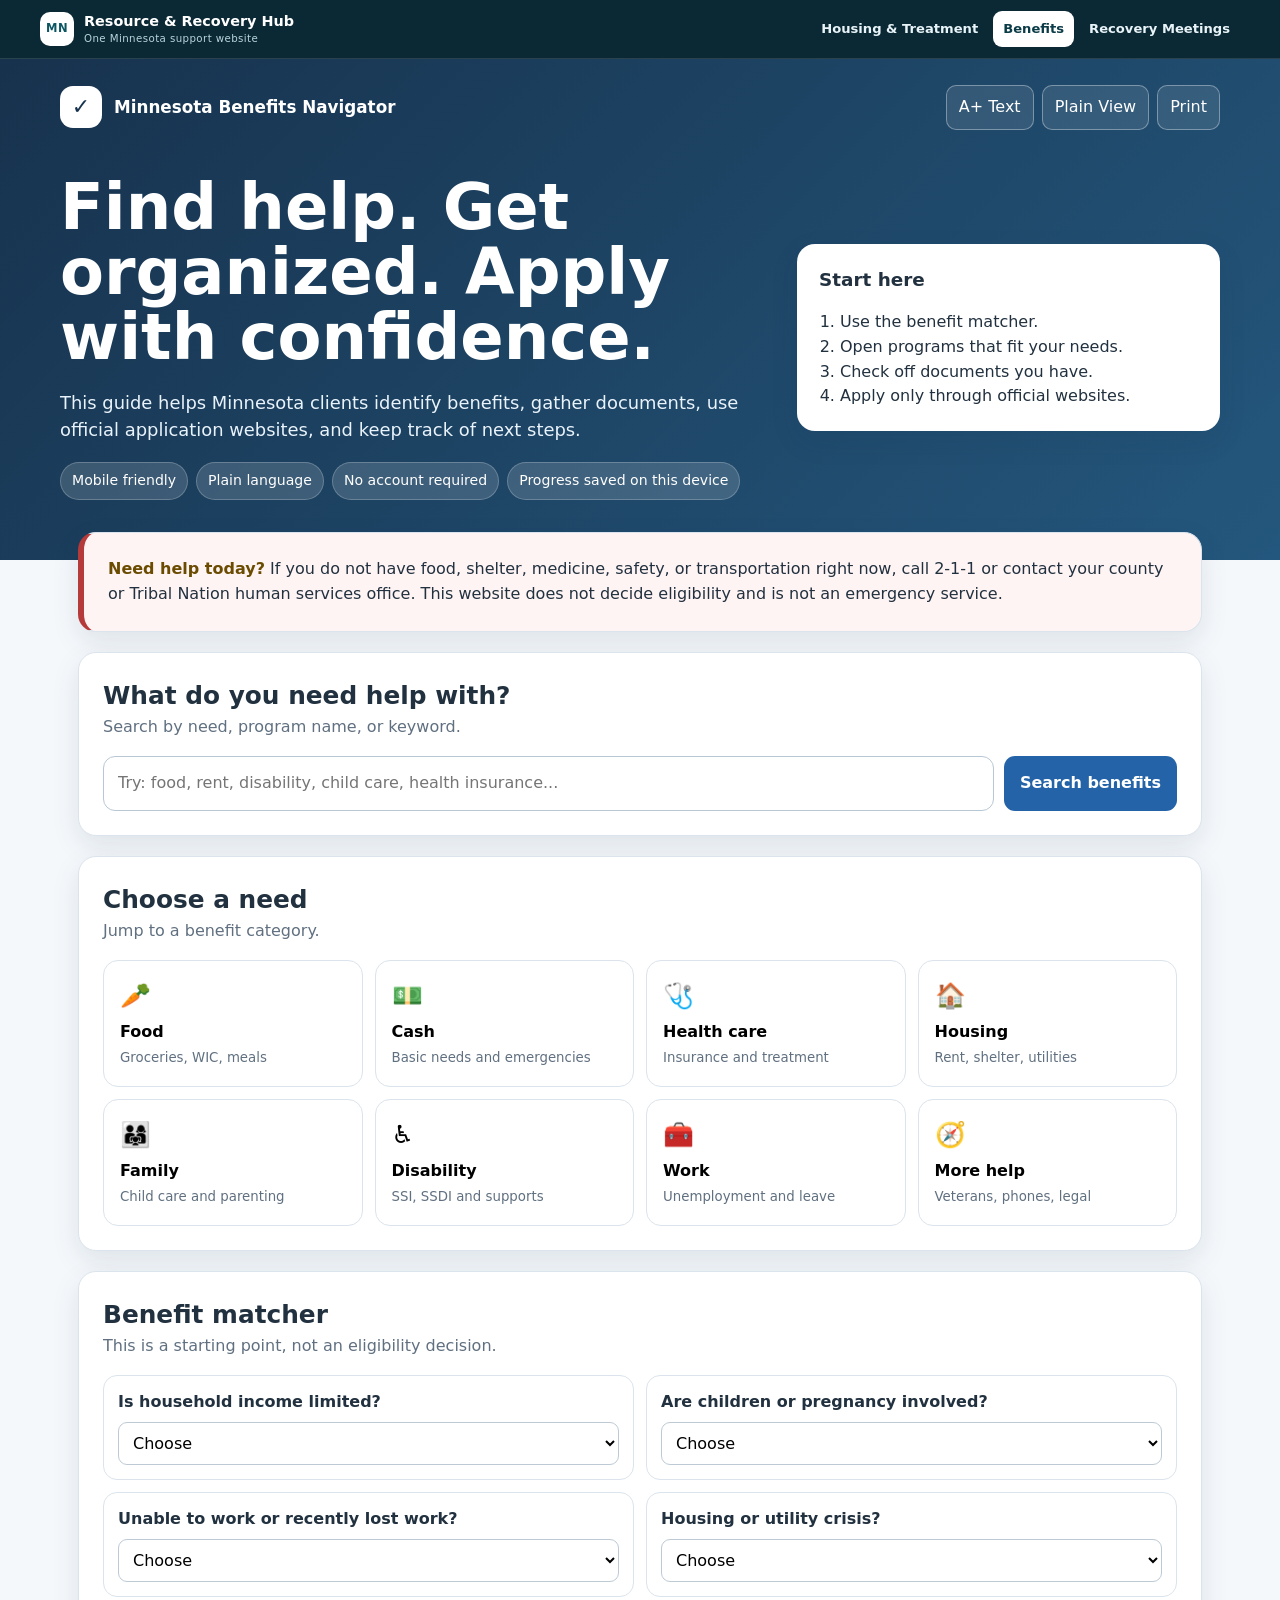
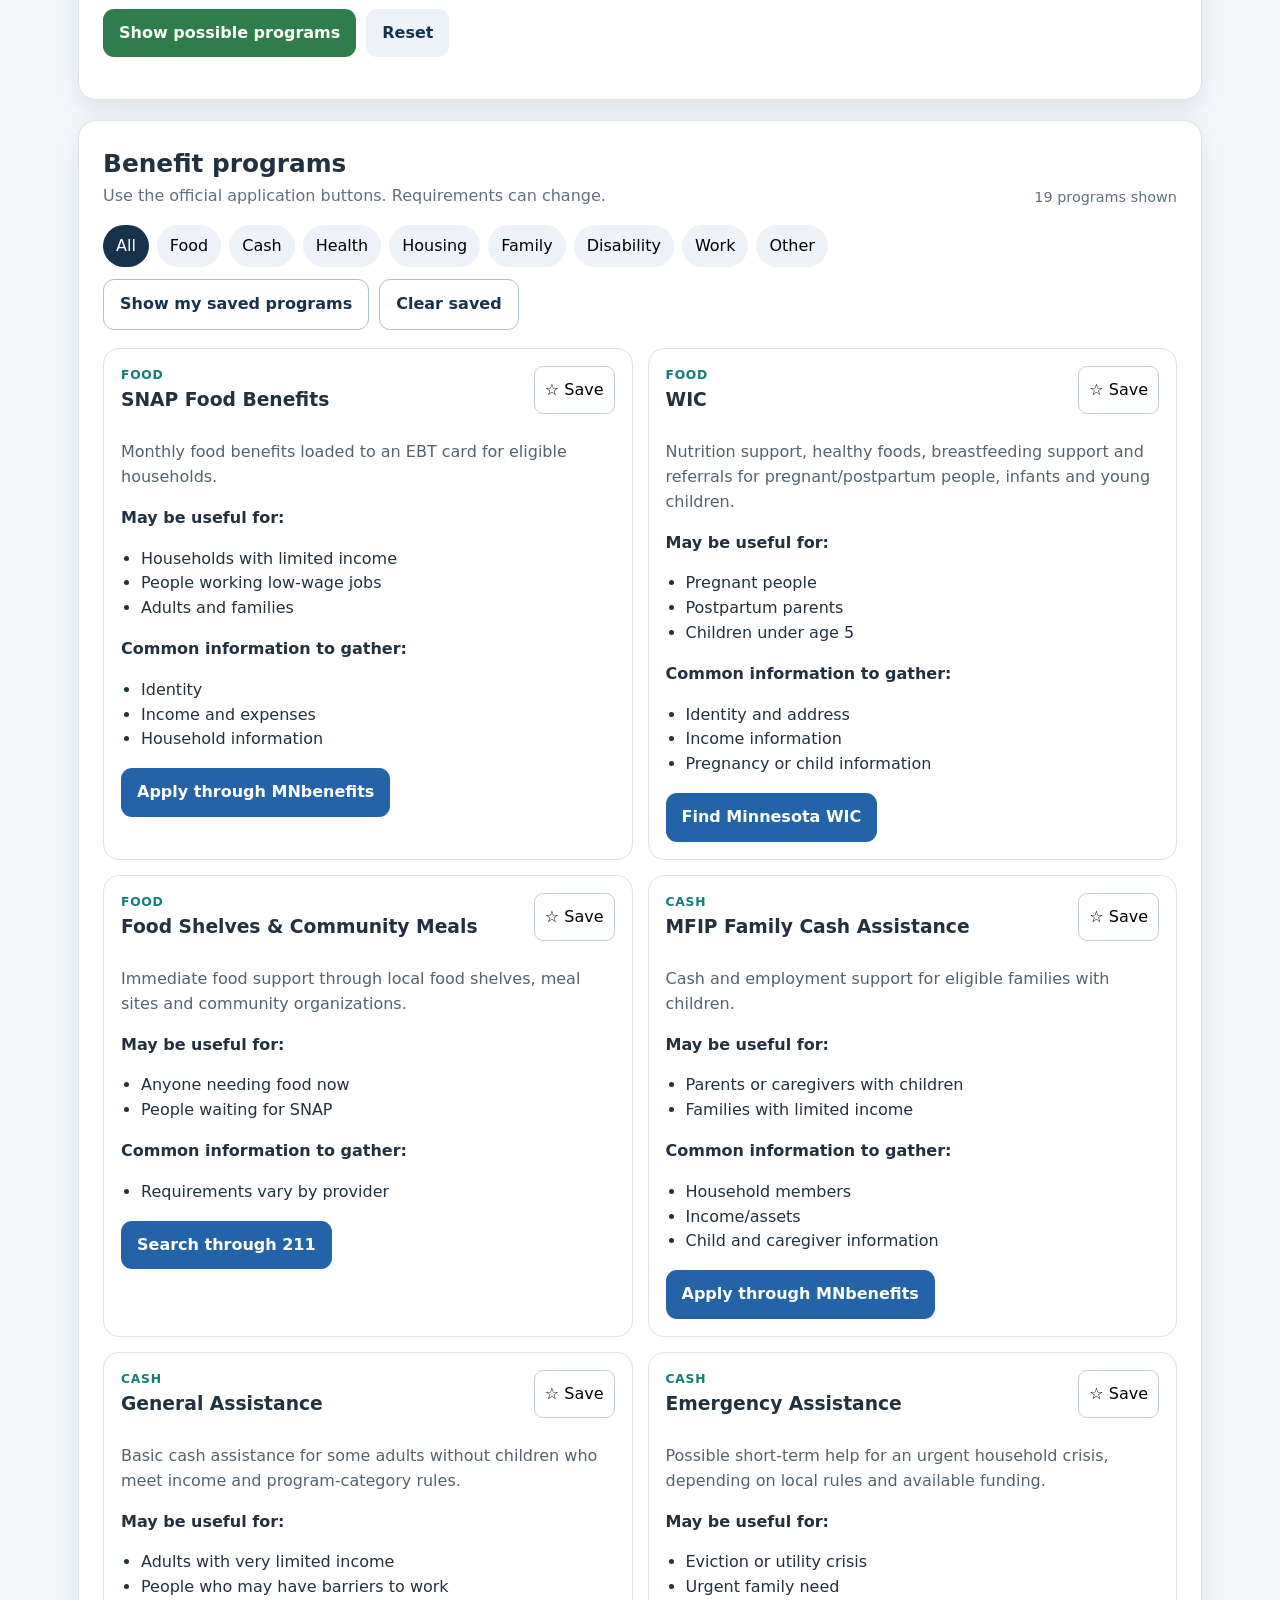
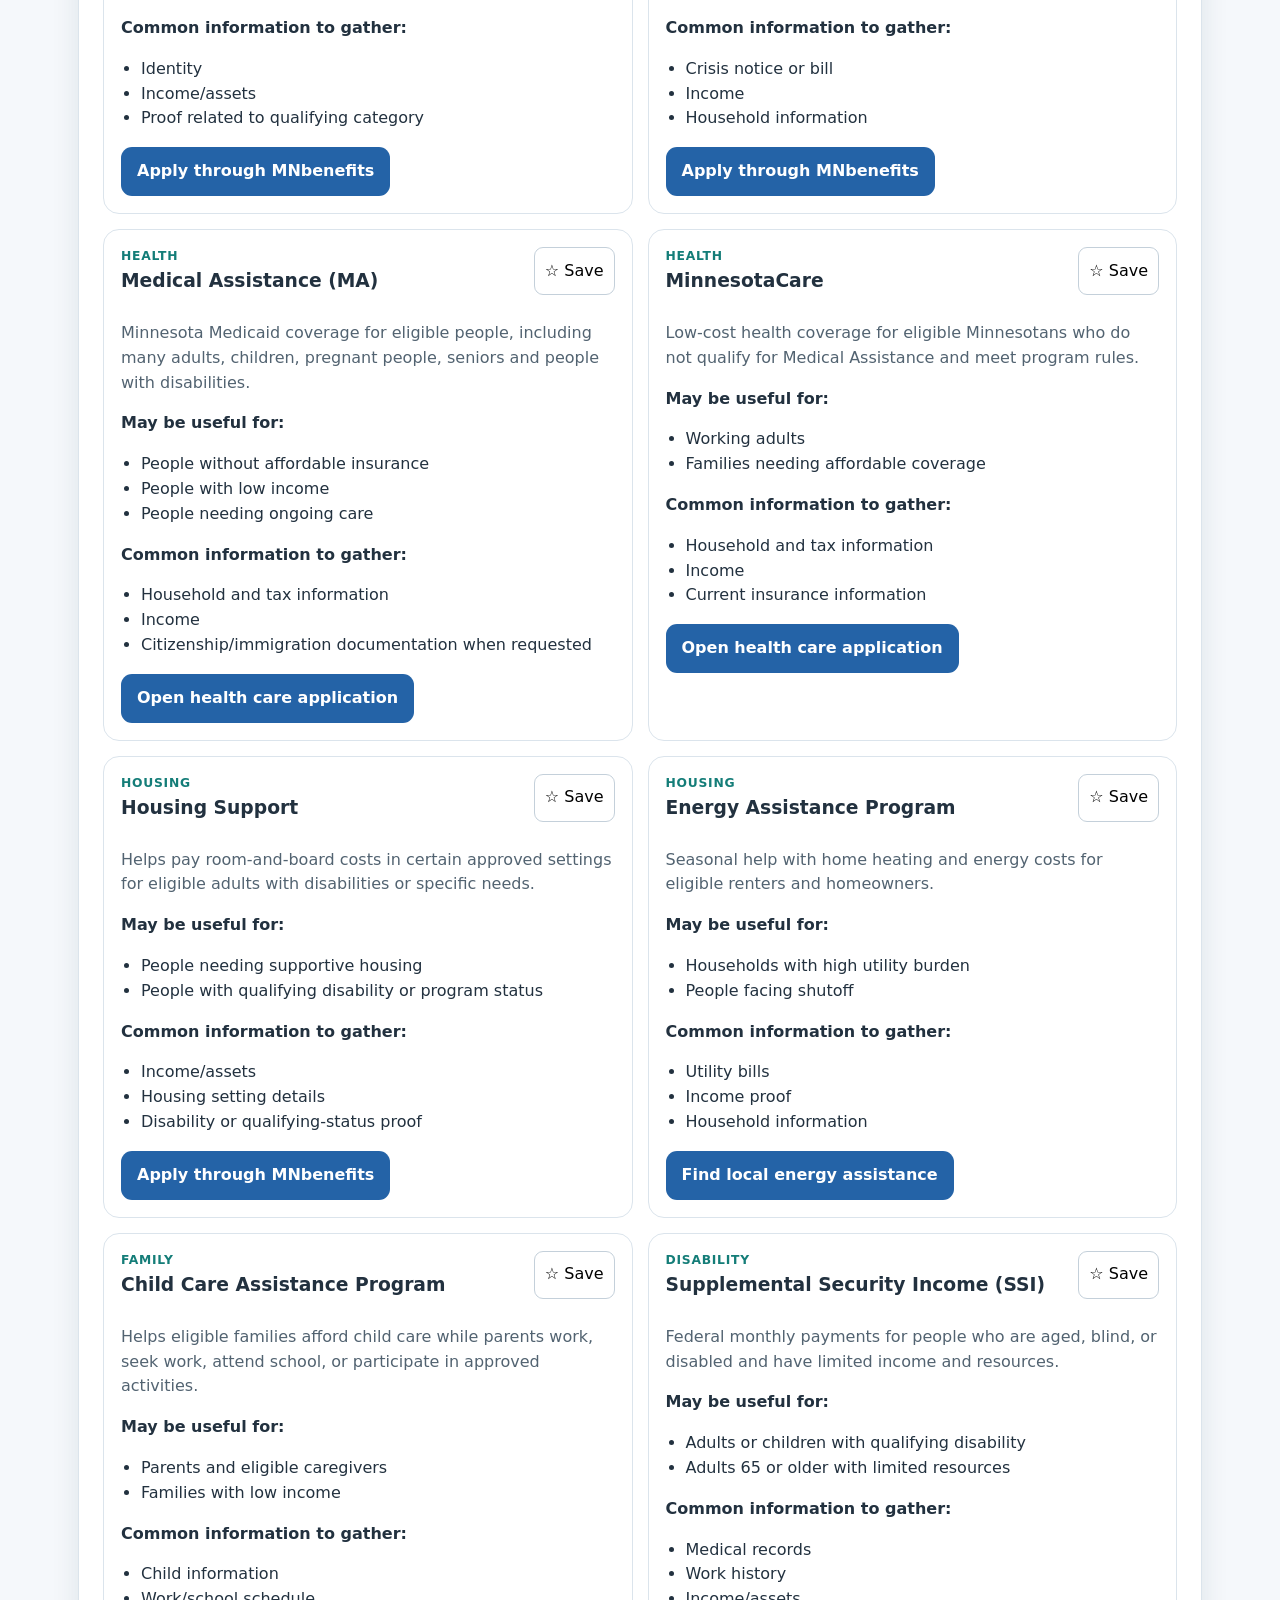
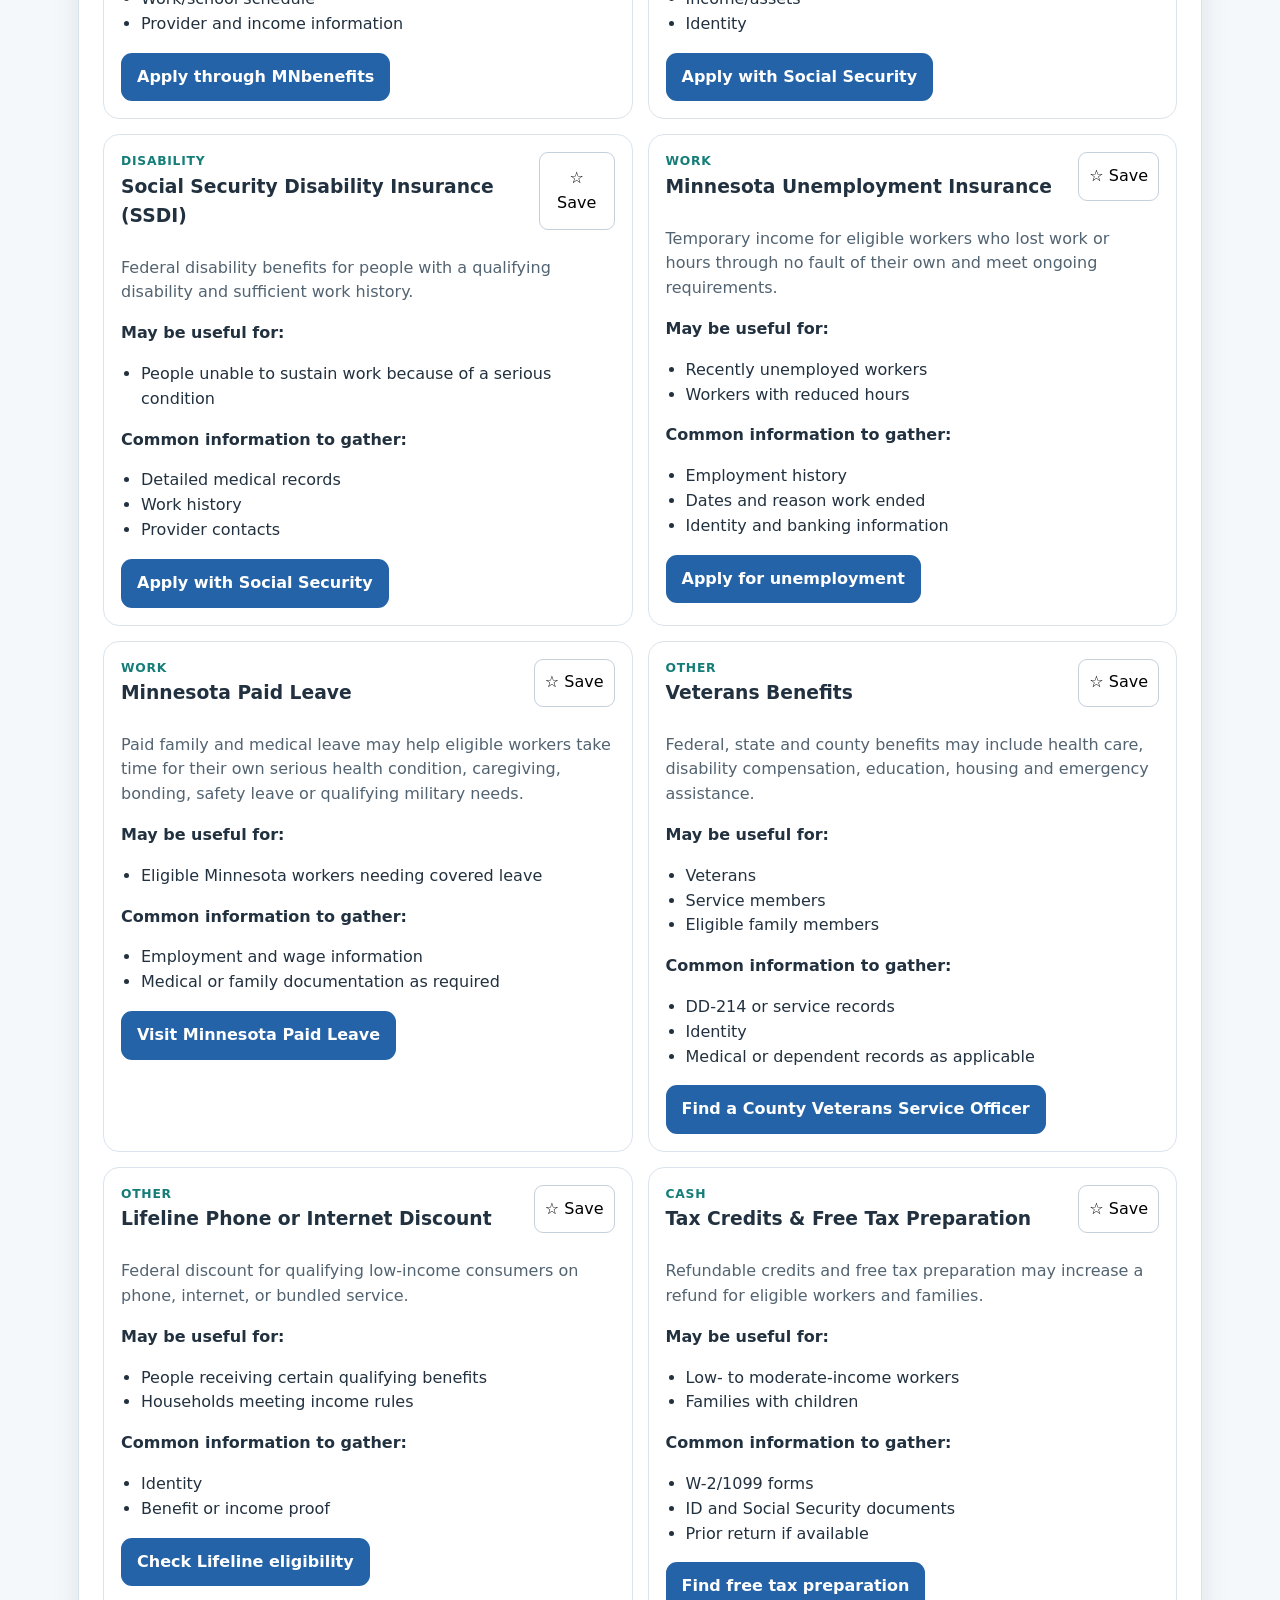
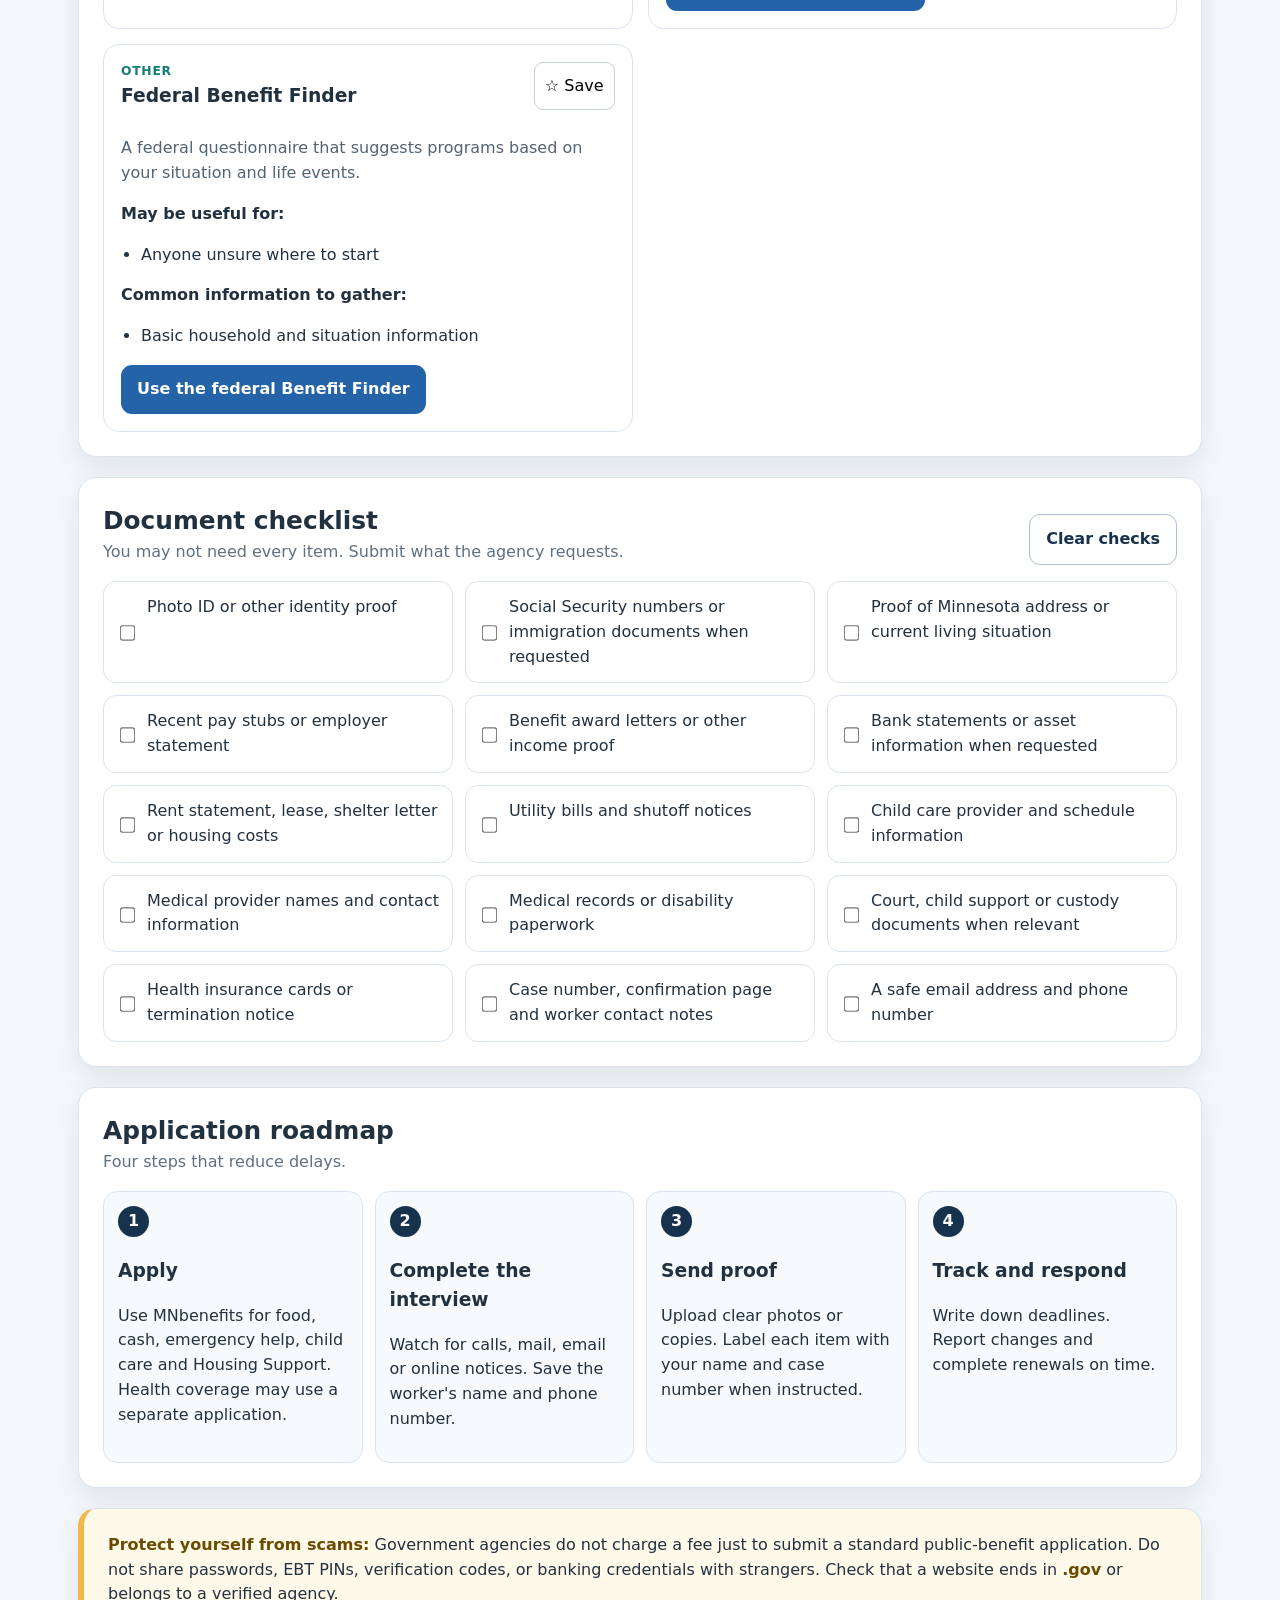
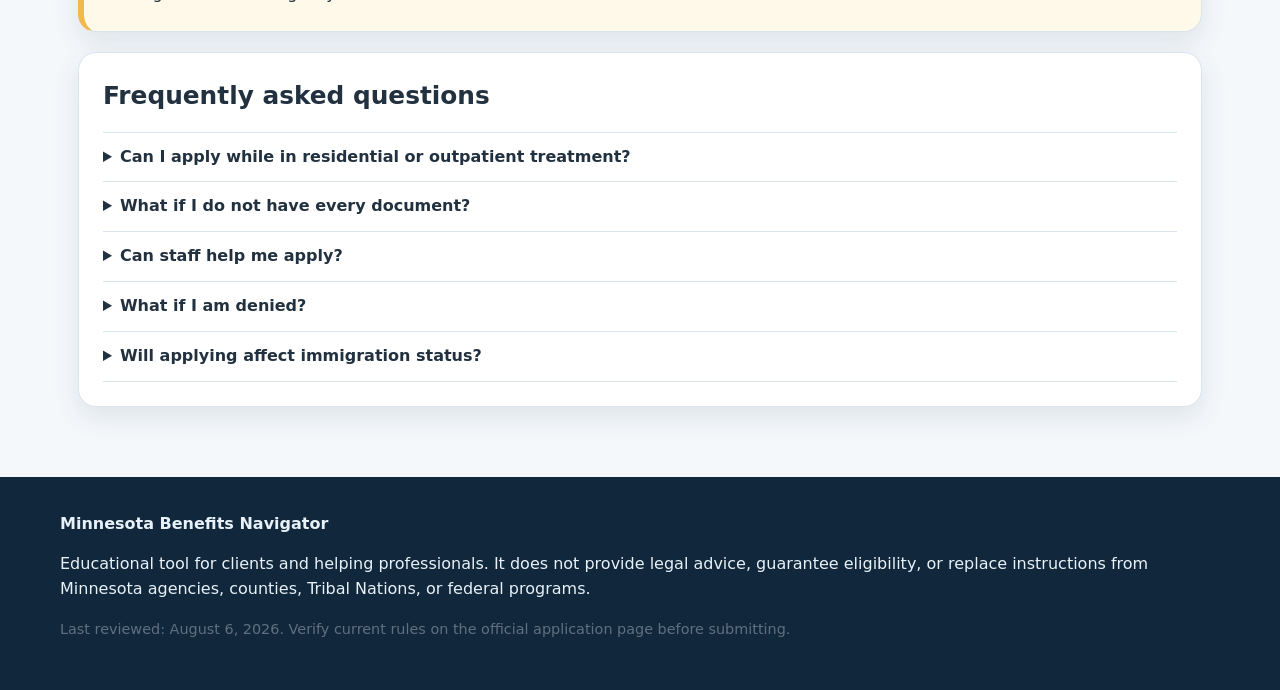
==== benefits.html @ cb594e9f "Add files via upload" ====
<!DOCTYPE html>
<html lang="en">
<head>
  <meta charset="UTF-8" />
  <meta name="viewport" content="width=device-width, initial-scale=1.0" />
  <meta name="description" content="A simple Minnesota benefits navigator for treatment clients and support staff." />
  <title>Benefits | MN Resource & Recovery Hub</title>
  <link rel="stylesheet" href="portal-nav.css">
  <style>
    :root {
      --navy:#17324d; --blue:#2463a7; --sky:#eaf4ff; --teal:#147d78; --green:#2f7d4a;
      --gold:#f2b84b; --red:#b53a3a; --ink:#22313f; --muted:#607080; --line:#dbe4ec;
      --paper:#ffffff; --bg:#f5f8fb; --shadow:0 10px 28px rgba(20,50,80,.10);
      --radius:18px;
    }
    *{box-sizing:border-box} html{scroll-behavior:smooth}
    body{margin:0;font-family:Inter,ui-sans-serif,system-ui,-apple-system,BlinkMacSystemFont,"Segoe UI",sans-serif;color:var(--ink);background:var(--bg);line-height:1.55}
    a{color:var(--blue)} button,input,select{font:inherit}
    .skip{position:absolute;left:-9999px;top:10px;background:#fff;padding:10px;z-index:99}.skip:focus{left:10px}
    header{background:linear-gradient(135deg,var(--navy),#24577d);color:#fff;padding:26px 18px 60px}
    .topbar,.hero,.wrap{max-width:1160px;margin:auto}
    .topbar{display:flex;align-items:center;justify-content:space-between;gap:15px}
    .brand{display:flex;align-items:center;gap:12px;font-weight:800;font-size:1.05rem}.logo{width:42px;height:42px;border-radius:13px;display:grid;place-items:center;background:#fff;color:var(--navy);font-size:22px}
    .top-actions{display:flex;gap:8px;flex-wrap:wrap}.top-actions button{border:1px solid rgba(255,255,255,.35);background:rgba(255,255,255,.1);color:#fff;padding:9px 12px;border-radius:10px;cursor:pointer}
    .hero{display:grid;grid-template-columns:1.25fr .75fr;gap:32px;align-items:center;padding-top:45px}.hero h1{font-size:clamp(2.1rem,5vw,4rem);line-height:1.02;margin:0 0 18px}.hero p{font-size:1.12rem;max-width:760px;color:#e9f3fc}.hero-card{background:#fff;color:var(--ink);border-radius:var(--radius);padding:22px;box-shadow:var(--shadow)}
    .hero-card h2{margin-top:0;font-size:1.15rem}.hero-card ol{padding-left:21px;margin-bottom:0}.badges{display:flex;gap:8px;flex-wrap:wrap;margin-top:18px}.badge{background:rgba(255,255,255,.15);border:1px solid rgba(255,255,255,.22);padding:7px 11px;border-radius:999px;font-size:.88rem}
    main{margin-top:-28px}.wrap{padding:0 18px 50px}.panel{background:var(--paper);border:1px solid var(--line);border-radius:var(--radius);box-shadow:var(--shadow);padding:24px;margin-bottom:20px}
    .notice{border-left:6px solid var(--gold);background:#fff9ea}.notice strong{color:#6a4b00}.emergency{border-left-color:var(--red);background:#fff4f4}
    .section-title{display:flex;justify-content:space-between;gap:12px;align-items:end;margin-bottom:16px}.section-title h2{margin:0;font-size:1.55rem}.section-title p{margin:0;color:var(--muted)}
    .search-row{display:grid;grid-template-columns:1fr auto;gap:10px}.search-row input{width:100%;padding:14px;border:1px solid #b8c7d4;border-radius:12px}.btn{border:0;border-radius:11px;padding:12px 16px;font-weight:750;cursor:pointer;text-decoration:none;display:inline-flex;align-items:center;justify-content:center;gap:8px}.btn-primary{background:var(--blue);color:#fff}.btn-secondary{background:#edf3f8;color:var(--navy)}.btn-green{background:var(--green);color:#fff}.btn-outline{background:#fff;border:1px solid #aec0cf;color:var(--navy)}
    .quick-grid{display:grid;grid-template-columns:repeat(4,1fr);gap:12px}.quick{padding:16px;border:1px solid var(--line);border-radius:15px;background:#fff;cursor:pointer;text-align:left}.quick:hover,.quick:focus{border-color:var(--blue);box-shadow:0 6px 18px rgba(36,99,167,.12)}.quick span{font-size:1.55rem}.quick b{display:block;margin-top:5px}.quick small{color:var(--muted)}
    .matcher-grid{display:grid;grid-template-columns:repeat(2,1fr);gap:12px}.question{border:1px solid var(--line);border-radius:14px;padding:14px}.question label{font-weight:700;display:block;margin-bottom:7px}.question select{width:100%;padding:10px;border:1px solid #bdcad5;border-radius:9px;background:#fff}
    .result-box{margin-top:16px;padding:15px;background:var(--sky);border-radius:13px;display:none}.result-box.show{display:block}
    .toolbar{display:flex;gap:10px;flex-wrap:wrap;margin:12px 0 18px}.filters{display:flex;gap:8px;flex-wrap:wrap}.filter{background:#edf3f8;border:0;border-radius:999px;padding:9px 13px;cursor:pointer}.filter.active{background:var(--navy);color:#fff}
    .cards{display:grid;grid-template-columns:repeat(2,1fr);gap:15px}.card{border:1px solid var(--line);border-radius:16px;overflow:hidden;background:#fff}.card-head{display:flex;justify-content:space-between;gap:12px;padding:17px 17px 10px}.card h3{margin:0}.category{font-size:.77rem;text-transform:uppercase;letter-spacing:.06em;color:var(--teal);font-weight:800}.card-body{padding:0 17px 17px}.card p{color:#526371}.card ul{padding-left:20px}.card-actions{display:flex;gap:8px;flex-wrap:wrap;margin-top:13px}.save{background:transparent;border:1px solid #c4d0da;border-radius:9px;padding:8px 10px;cursor:pointer}.save.saved{background:#e7f5eb;border-color:#85b995;color:#155f31}
    .doc-grid{display:grid;grid-template-columns:repeat(3,1fr);gap:12px}.doc{border:1px solid var(--line);border-radius:13px;padding:13px;display:flex;gap:10px}.doc input{margin-top:5px;transform:scale(1.2)}
    .steps{display:grid;grid-template-columns:repeat(4,1fr);gap:12px}.step{background:#f7fafc;border:1px solid var(--line);padding:14px;border-radius:14px}.step-num{width:31px;height:31px;border-radius:50%;display:grid;place-items:center;background:var(--navy);color:#fff;font-weight:800}
    .accordion{border-top:1px solid var(--line)}details{border-bottom:1px solid var(--line);padding:12px 0}summary{cursor:pointer;font-weight:760}.small{font-size:.9rem;color:var(--muted)}
    footer{background:#11283c;color:#e8f1f8;padding:35px 18px}.footer-inner{max-width:1160px;margin:auto}.footer-inner a{color:#fff}
    .toast{position:fixed;right:18px;bottom:18px;background:#17324d;color:#fff;padding:12px 15px;border-radius:10px;opacity:0;transform:translateY(12px);transition:.2s;pointer-events:none}.toast.show{opacity:1;transform:translateY(0)}
    @media(max-width:850px){.hero{grid-template-columns:1fr}.quick-grid{grid-template-columns:repeat(2,1fr)}.cards{grid-template-columns:1fr}.steps{grid-template-columns:repeat(2,1fr)}.doc-grid{grid-template-columns:repeat(2,1fr)}}
    @media(max-width:560px){header{padding-bottom:42px}.topbar{align-items:flex-start}.brand-text{display:none}.hero{padding-top:32px}.panel{padding:18px}.search-row{grid-template-columns:1fr}.quick-grid,.matcher-grid,.steps,.doc-grid{grid-template-columns:1fr}.section-title{display:block}.section-title p{margin-top:5px}.top-actions button{font-size:.82rem;padding:8px}.card-actions .btn{width:100%}}
    @media print{header,.search-row,.quick-grid,.matcher-grid,.filters,.toolbar,.card-actions,footer,.toast{display:none!important}main{margin:0}.panel,.card{box-shadow:none;break-inside:avoid}.cards{grid-template-columns:1fr 1fr}body{background:#fff}}
  </style>
</head>
<body>
<div class="portal-bar" role="navigation" aria-label="Minnesota Resource & Recovery Hub">
  <div class="portal-bar-inner">
    <a class="portal-home" href="index.html"><span class="portal-mark">MN</span><span><strong>Resource & Recovery Hub</strong><small>One Minnesota support website</small></span></a>
    <nav class="portal-links" aria-label="Hub sections">
      <a href="resources.html">Housing & Treatment</a>
      <a href="benefits.html" aria-current="page">Benefits</a>
      <a href="meetings.html">Recovery Meetings</a>
    </nav>
  </div>
</div>

<a class="skip" href="#main">Skip to main content</a>
<header>
  <div class="topbar">
    <div class="brand"><div class="logo">✓</div><span class="brand-text">Minnesota Benefits Navigator</span></div>
    <div class="top-actions"><button onclick="setTextSize()">A+ Text</button><button onclick="togglePlain()">Plain View</button><button onclick="window.print()">Print</button></div>
  </div>
  <div class="hero">
    <div>
      <h1>Find help. Get organized. Apply with confidence.</h1>
      <p>This guide helps Minnesota clients identify benefits, gather documents, use official application websites, and keep track of next steps.</p>
      <div class="badges"><span class="badge">Mobile friendly</span><span class="badge">Plain language</span><span class="badge">No account required</span><span class="badge">Progress saved on this device</span></div>
    </div>
    <aside class="hero-card" aria-label="How to use this website">
      <h2>Start here</h2>
      <ol><li>Use the benefit matcher.</li><li>Open programs that fit your needs.</li><li>Check off documents you have.</li><li>Apply only through official websites.</li></ol>
    </aside>
  </div>
</header>
<main id="main">
<div class="wrap">
  <section class="panel notice emergency">
    <strong>Need help today?</strong> If you do not have food, shelter, medicine, safety, or transportation right now, call 2-1-1 or contact your county or Tribal Nation human services office. This website does not decide eligibility and is not an emergency service.
  </section>

  <section class="panel">
    <div class="section-title"><div><h2>What do you need help with?</h2><p>Search by need, program name, or keyword.</p></div></div>
    <div class="search-row"><input id="search" type="search" placeholder="Try: food, rent, disability, child care, health insurance..." aria-label="Search benefit programs"><button class="btn btn-primary" onclick="runSearch()">Search benefits</button></div>
  </section>

  <section class="panel">
    <div class="section-title"><div><h2>Choose a need</h2><p>Jump to a benefit category.</p></div></div>
    <div class="quick-grid">
      <button class="quick" onclick="filterCards('food')"><span>🥕</span><b>Food</b><small>Groceries, WIC, meals</small></button>
      <button class="quick" onclick="filterCards('cash')"><span>💵</span><b>Cash</b><small>Basic needs and emergencies</small></button>
      <button class="quick" onclick="filterCards('health')"><span>🩺</span><b>Health care</b><small>Insurance and treatment</small></button>
      <button class="quick" onclick="filterCards('housing')"><span>🏠</span><b>Housing</b><small>Rent, shelter, utilities</small></button>
      <button class="quick" onclick="filterCards('family')"><span>👨‍👩‍👧</span><b>Family</b><small>Child care and parenting</small></button>
      <button class="quick" onclick="filterCards('disability')"><span>♿</span><b>Disability</b><small>SSI, SSDI and supports</small></button>
      <button class="quick" onclick="filterCards('work')"><span>🧰</span><b>Work</b><small>Unemployment and leave</small></button>
      <button class="quick" onclick="filterCards('other')"><span>🧭</span><b>More help</b><small>Veterans, phones, legal</small></button>
    </div>
  </section>

  <section class="panel" id="matcher">
    <div class="section-title"><div><h2>Benefit matcher</h2><p>This is a starting point, not an eligibility decision.</p></div></div>
    <div class="matcher-grid">
      <div class="question"><label for="income">Is household income limited?</label><select id="income"><option value="">Choose</option><option value="yes">Yes</option><option value="no">No / unsure</option></select></div>
      <div class="question"><label for="children">Are children or pregnancy involved?</label><select id="children"><option value="">Choose</option><option value="yes">Yes</option><option value="no">No</option></select></div>
      <div class="question"><label for="work">Unable to work or recently lost work?</label><select id="work"><option value="">Choose</option><option value="disabled">Unable due to health/disability</option><option value="lost">Lost job or hours</option><option value="no">No</option></select></div>
      <div class="question"><label for="housing">Housing or utility crisis?</label><select id="housing"><option value="">Choose</option><option value="yes">Yes</option><option value="no">No</option></select></div>
    </div>
    <div class="toolbar"><button class="btn btn-green" onclick="matchBenefits()">Show possible programs</button><button class="btn btn-secondary" onclick="resetMatcher()">Reset</button></div>
    <div id="matchResult" class="result-box" aria-live="polite"></div>
  </section>

  <section class="panel" id="programs">
    <div class="section-title"><div><h2>Benefit programs</h2><p>Use the official application buttons. Requirements can change.</p></div><span id="resultCount" class="small"></span></div>
    <div class="filters">
      <button class="filter active" onclick="filterCards('all',this)">All</button><button class="filter" onclick="filterCards('food',this)">Food</button><button class="filter" onclick="filterCards('cash',this)">Cash</button><button class="filter" onclick="filterCards('health',this)">Health</button><button class="filter" onclick="filterCards('housing',this)">Housing</button><button class="filter" onclick="filterCards('family',this)">Family</button><button class="filter" onclick="filterCards('disability',this)">Disability</button><button class="filter" onclick="filterCards('work',this)">Work</button><button class="filter" onclick="filterCards('other',this)">Other</button>
    </div>
    <div class="toolbar"><button class="btn btn-outline" onclick="showSaved()">Show my saved programs</button><button class="btn btn-outline" onclick="clearSaved()">Clear saved</button></div>
    <div class="cards" id="cards"></div>
  </section>

  <section class="panel" id="documents">
    <div class="section-title"><div><h2>Document checklist</h2><p>You may not need every item. Submit what the agency requests.</p></div><button class="btn btn-outline" onclick="clearChecklist()">Clear checks</button></div>
    <div class="doc-grid" id="docGrid"></div>
  </section>

  <section class="panel">
    <div class="section-title"><div><h2>Application roadmap</h2><p>Four steps that reduce delays.</p></div></div>
    <div class="steps">
      <div class="step"><div class="step-num">1</div><h3>Apply</h3><p>Use MNbenefits for food, cash, emergency help, child care and Housing Support. Health coverage may use a separate application.</p></div>
      <div class="step"><div class="step-num">2</div><h3>Complete the interview</h3><p>Watch for calls, mail, email or online notices. Save the worker's name and phone number.</p></div>
      <div class="step"><div class="step-num">3</div><h3>Send proof</h3><p>Upload clear photos or copies. Label each item with your name and case number when instructed.</p></div>
      <div class="step"><div class="step-num">4</div><h3>Track and respond</h3><p>Write down deadlines. Report changes and complete renewals on time.</p></div>
    </div>
  </section>

  <section class="panel notice">
    <strong>Protect yourself from scams:</strong> Government agencies do not charge a fee just to submit a standard public-benefit application. Do not share passwords, EBT PINs, verification codes, or banking credentials with strangers. Check that a website ends in <strong>.gov</strong> or belongs to a verified agency.
  </section>

  <section class="panel">
    <div class="section-title"><div><h2>Frequently asked questions</h2></div></div>
    <div class="accordion">
      <details><summary>Can I apply while in residential or outpatient treatment?</summary><p>Often, yes. Eligibility depends on the specific program, household arrangement, income, and other rules. Ask your county worker how treatment placement affects household and shelter information.</p></details>
      <details><summary>What if I do not have every document?</summary><p>Do not automatically delay an application. Apply and follow the agency's instructions. Explain what is missing and ask what alternative proof is accepted.</p></details>
      <details><summary>Can staff help me apply?</summary><p>Staff may help you understand questions, gather documents, make copies, locate official resources, and organize follow-up. You should review answers before submission and protect private login information.</p></details>
      <details><summary>What if I am denied?</summary><p>Read the notice carefully. It should explain the reason, missing information, and appeal or reconsideration rights. Pay close attention to deadlines.</p></details>
      <details><summary>Will applying affect immigration status?</summary><p>Immigration and public-benefit rules are complex and program-specific. Use a qualified immigration legal-services provider before making assumptions.</p></details>
    </div>
  </section>
</div>
</main>
<footer><div class="footer-inner"><strong>Minnesota Benefits Navigator</strong><p>Educational tool for clients and helping professionals. It does not provide legal advice, guarantee eligibility, or replace instructions from Minnesota agencies, counties, Tribal Nations, or federal programs.</p><p class="small">Last reviewed: August 6, 2026. Verify current rules on the official application page before submitting.</p></div></footer>
<div class="toast" id="toast" role="status"></div>
<script>
const programs=[
 {id:'snap',cat:'food',name:'SNAP Food Benefits',desc:'Monthly food benefits loaded to an EBT card for eligible households.',good:['Households with limited income','People working low-wage jobs','Adults and families'],need:['Identity','Income and expenses','Household information'],url:'https://mnbenefits.mn.gov/',apply:'Apply through MNbenefits'},
 {id:'wic',cat:'food family',name:'WIC',desc:'Nutrition support, healthy foods, breastfeeding support and referrals for pregnant/postpartum people, infants and young children.',good:['Pregnant people','Postpartum parents','Children under age 5'],need:['Identity and address','Income information','Pregnancy or child information'],url:'https://www.health.state.mn.us/people/wic/',apply:'Find Minnesota WIC'},
 {id:'meals',cat:'food other',name:'Food Shelves & Community Meals',desc:'Immediate food support through local food shelves, meal sites and community organizations.',good:['Anyone needing food now','People waiting for SNAP'],need:['Requirements vary by provider'],url:'https://www.211unitedway.org/',apply:'Search through 211'},
 {id:'mfip',cat:'cash family',name:'MFIP Family Cash Assistance',desc:'Cash and employment support for eligible families with children.',good:['Parents or caregivers with children','Families with limited income'],need:['Household members','Income/assets','Child and caregiver information'],url:'https://mnbenefits.mn.gov/',apply:'Apply through MNbenefits'},
 {id:'ga',cat:'cash disability',name:'General Assistance',desc:'Basic cash assistance for some adults without children who meet income and program-category rules.',good:['Adults with very limited income','People who may have barriers to work'],need:['Identity','Income/assets','Proof related to qualifying category'],url:'https://mnbenefits.mn.gov/',apply:'Apply through MNbenefits'},
 {id:'emergency',cat:'cash housing',name:'Emergency Assistance',desc:'Possible short-term help for an urgent household crisis, depending on local rules and available funding.',good:['Eviction or utility crisis','Urgent family need'],need:['Crisis notice or bill','Income','Household information'],url:'https://mnbenefits.mn.gov/',apply:'Apply through MNbenefits'},
 {id:'ma',cat:'health',name:'Medical Assistance (MA)',desc:'Minnesota Medicaid coverage for eligible people, including many adults, children, pregnant people, seniors and people with disabilities.',good:['People without affordable insurance','People with low income','People needing ongoing care'],need:['Household and tax information','Income','Citizenship/immigration documentation when requested'],url:'https://mn.gov/dhs/health-care/apply/',apply:'Open health care application'},
 {id:'mcare',cat:'health',name:'MinnesotaCare',desc:'Low-cost health coverage for eligible Minnesotans who do not qualify for Medical Assistance and meet program rules.',good:['Working adults','Families needing affordable coverage'],need:['Household and tax information','Income','Current insurance information'],url:'https://mn.gov/dhs/health-care/apply/',apply:'Open health care application'},
 {id:'housing-support',cat:'housing disability',name:'Housing Support',desc:'Helps pay room-and-board costs in certain approved settings for eligible adults with disabilities or specific needs.',good:['People needing supportive housing','People with qualifying disability or program status'],need:['Income/assets','Housing setting details','Disability or qualifying-status proof'],url:'https://mnbenefits.mn.gov/',apply:'Apply through MNbenefits'},
 {id:'energy',cat:'housing',name:'Energy Assistance Program',desc:'Seasonal help with home heating and energy costs for eligible renters and homeowners.',good:['Households with high utility burden','People facing shutoff'],need:['Utility bills','Income proof','Household information'],url:'https://mn.gov/commerce/energy/consumer-assistance/energy-assistance-program/',apply:'Find local energy assistance'},
 {id:'ccap',cat:'family',name:'Child Care Assistance Program',desc:'Helps eligible families afford child care while parents work, seek work, attend school, or participate in approved activities.',good:['Parents and eligible caregivers','Families with low income'],need:['Child information','Work/school schedule','Provider and income information'],url:'https://mnbenefits.mn.gov/',apply:'Apply through MNbenefits'},
 {id:'ssi',cat:'disability cash',name:'Supplemental Security Income (SSI)',desc:'Federal monthly payments for people who are aged, blind, or disabled and have limited income and resources.',good:['Adults or children with qualifying disability','Adults 65 or older with limited resources'],need:['Medical records','Work history','Income/assets','Identity'],url:'https://www.ssa.gov/apply/ssi',apply:'Apply with Social Security'},
 {id:'ssdi',cat:'disability cash',name:'Social Security Disability Insurance (SSDI)',desc:'Federal disability benefits for people with a qualifying disability and sufficient work history.',good:['People unable to sustain work because of a serious condition'],need:['Detailed medical records','Work history','Provider contacts'],url:'https://www.ssa.gov/disability',apply:'Apply with Social Security'},
 {id:'unemployment',cat:'work cash',name:'Minnesota Unemployment Insurance',desc:'Temporary income for eligible workers who lost work or hours through no fault of their own and meet ongoing requirements.',good:['Recently unemployed workers','Workers with reduced hours'],need:['Employment history','Dates and reason work ended','Identity and banking information'],url:'https://www.uimn.org/applicants/',apply:'Apply for unemployment'},
 {id:'paidleave',cat:'work health',name:'Minnesota Paid Leave',desc:'Paid family and medical leave may help eligible workers take time for their own serious health condition, caregiving, bonding, safety leave or qualifying military needs.',good:['Eligible Minnesota workers needing covered leave'],need:['Employment and wage information','Medical or family documentation as required'],url:'https://mn.gov/deed/paidleave/',apply:'Visit Minnesota Paid Leave'},
 {id:'veterans',cat:'other health housing',name:'Veterans Benefits',desc:'Federal, state and county benefits may include health care, disability compensation, education, housing and emergency assistance.',good:['Veterans','Service members','Eligible family members'],need:['DD-214 or service records','Identity','Medical or dependent records as applicable'],url:'https://mn.gov/mdva/resources/countyveteranservicerofficers/',apply:'Find a County Veterans Service Officer'},
 {id:'lifeline',cat:'other',name:'Lifeline Phone or Internet Discount',desc:'Federal discount for qualifying low-income consumers on phone, internet, or bundled service.',good:['People receiving certain qualifying benefits','Households meeting income rules'],need:['Identity','Benefit or income proof'],url:'https://www.lifelinesupport.org/',apply:'Check Lifeline eligibility'},
 {id:'tax',cat:'cash family other',name:'Tax Credits & Free Tax Preparation',desc:'Refundable credits and free tax preparation may increase a refund for eligible workers and families.',good:['Low- to moderate-income workers','Families with children'],need:['W-2/1099 forms','ID and Social Security documents','Prior return if available'],url:'https://www.revenue.state.mn.us/free-tax-preparation-sites',apply:'Find free tax preparation'},
 {id:'benefitfinder',cat:'other',name:'Federal Benefit Finder',desc:'A federal questionnaire that suggests programs based on your situation and life events.',good:['Anyone unsure where to start'],need:['Basic household and situation information'],url:'https://www.usa.gov/benefit-finder',apply:'Use the federal Benefit Finder'}
];
const docs=['Photo ID or other identity proof','Social Security numbers or immigration documents when requested','Proof of Minnesota address or current living situation','Recent pay stubs or employer statement','Benefit award letters or other income proof','Bank statements or asset information when requested','Rent statement, lease, shelter letter or housing costs','Utility bills and shutoff notices','Child care provider and schedule information','Medical provider names and contact information','Medical records or disability paperwork','Court, child support or custody documents when relevant','Health insurance cards or termination notice','Case number, confirmation page and worker contact notes','A safe email address and phone number'];
let saved=JSON.parse(localStorage.getItem('savedPrograms')||'[]');
function renderCards(list=programs){const c=document.getElementById('cards');c.innerHTML=list.map(p=>`<article class="card" data-cat="${p.cat}" data-text="${(p.name+' '+p.desc+' '+p.cat).toLowerCase()}"><div class="card-head"><div><div class="category">${p.cat.split(' ')[0]}</div><h3>${p.name}</h3></div><button class="save ${saved.includes(p.id)?'saved':''}" onclick="toggleSave('${p.id}',this)">${saved.includes(p.id)?'✓ Saved':'☆ Save'}</button></div><div class="card-body"><p>${p.desc}</p><strong>May be useful for:</strong><ul>${p.good.map(x=>`<li>${x}</li>`).join('')}</ul><strong>Common information to gather:</strong><ul>${p.need.map(x=>`<li>${x}</li>`).join('')}</ul><div class="card-actions"><a class="btn btn-primary" href="${p.url}" target="_blank" rel="noopener">${p.apply}</a></div></div></article>`).join('');document.getElementById('resultCount').textContent=`${list.length} program${list.length===1?'':'s'} shown`;}
function renderDocs(){const checks=JSON.parse(localStorage.getItem('docChecks')||'{}');document.getElementById('docGrid').innerHTML=docs.map((d,i)=>`<label class="doc"><input type="checkbox" ${checks[i]?'checked':''} onchange="saveCheck(${i},this.checked)"><span>${d}</span></label>`).join('')}
function saveCheck(i,v){const x=JSON.parse(localStorage.getItem('docChecks')||'{}');x[i]=v;localStorage.setItem('docChecks',JSON.stringify(x))}
function clearChecklist(){localStorage.removeItem('docChecks');renderDocs();toast('Checklist cleared')}
function filterCards(cat,btn){document.querySelectorAll('.filter').forEach(x=>x.classList.remove('active'));if(btn)btn.classList.add('active');const list=cat==='all'?programs:programs.filter(p=>p.cat.includes(cat));renderCards(list);document.getElementById('programs').scrollIntoView({behavior:'smooth'})}
function runSearch(){const q=document.getElementById('search').value.trim().toLowerCase();const list=!q?programs:programs.filter(p=>(p.name+' '+p.desc+' '+p.cat+' '+p.good.join(' ')+' '+p.need.join(' ')).toLowerCase().includes(q));renderCards(list);document.getElementById('programs').scrollIntoView({behavior:'smooth'});if(!list.length)toast('No exact match. Try a broader word.')}
document.getElementById('search').addEventListener('keydown',e=>{if(e.key==='Enter')runSearch()});
function toggleSave(id,b){saved=saved.includes(id)?saved.filter(x=>x!==id):[...saved,id];localStorage.setItem('savedPrograms',JSON.stringify(saved));b.classList.toggle('saved');b.textContent=saved.includes(id)?'✓ Saved':'☆ Save';toast(saved.includes(id)?'Program saved':'Program removed')}
function showSaved(){renderCards(programs.filter(p=>saved.includes(p.id)));document.getElementById('programs').scrollIntoView({behavior:'smooth'})}
function clearSaved(){saved=[];localStorage.removeItem('savedPrograms');renderCards();toast('Saved programs cleared')}
function matchBenefits(){let ids=[];const income=document.getElementById('income').value, children=document.getElementById('children').value, work=document.getElementById('work').value, housing=document.getElementById('housing').value;if(income==='yes')ids.push('snap','ga','ma','mcare','lifeline','tax');if(children==='yes')ids.push('wic','mfip','ccap','ma','tax');if(work==='disabled')ids.push('ssi','ssdi','ga','ma','housing-support');if(work==='lost')ids.push('unemployment','snap','ma','mcare');if(housing==='yes')ids.push('emergency','energy','housing-support','meals');ids=[...new Set(ids)];const box=document.getElementById('matchResult');box.classList.add('show');if(!ids.length){box.innerHTML='<strong>Start with MNbenefits and the Federal Benefit Finder.</strong><p>They can help identify options even when you are unsure which category fits.</p>';return}const names=programs.filter(p=>ids.includes(p.id)).map(p=>p.name);box.innerHTML=`<strong>Programs worth checking:</strong><p>${names.join(' • ')}</p><button class="btn btn-primary" onclick='renderCards(programs.filter(p=>${JSON.stringify(ids)}.includes(p.id)));document.getElementById("programs").scrollIntoView({behavior:"smooth"})'>Show these programs</button>`}
function resetMatcher(){['income','children','work','housing'].forEach(id=>document.getElementById(id).value='');document.getElementById('matchResult').classList.remove('show')}
function toast(msg){const t=document.getElementById('toast');t.textContent=msg;t.classList.add('show');setTimeout(()=>t.classList.remove('show'),1800)}
function setTextSize(){document.body.style.fontSize=document.body.style.fontSize==='19px'?'':'19px';toast(document.body.style.fontSize?'Larger text on':'Standard text restored')}
function togglePlain(){document.body.classList.toggle('plain');document.querySelectorAll('.panel,.card').forEach(x=>x.style.boxShadow=document.body.classList.contains('plain')?'none':'');toast(document.body.classList.contains('plain')?'Plain view on':'Standard view restored')}
const portalQuery=(new URLSearchParams(window.location.search).get('q')||'').trim();
if(portalQuery){document.getElementById('search').value=portalQuery;const q=portalQuery.toLowerCase();renderCards(programs.filter(p=>(p.name+' '+p.desc+' '+p.cat+' '+p.good.join(' ')+' '+p.need.join(' ')).toLowerCase().includes(q)))}else{renderCards()}
renderDocs();
</script>
</body>
</html>
---- portal-nav.css ----
.portal-bar{background:#0b2835;color:#fff;border-bottom:1px solid rgba(255,255,255,.12);position:relative;z-index:120;font-family:Inter,ui-sans-serif,system-ui,-apple-system,BlinkMacSystemFont,"Segoe UI",sans-serif}
.portal-bar *{box-sizing:border-box}.portal-bar a{color:inherit;text-decoration:none}.portal-bar-inner{width:min(calc(100% - 36px),1200px);min-height:58px;margin:auto;display:flex;align-items:center;justify-content:space-between;gap:18px}.portal-home{display:flex;align-items:center;gap:10px;min-width:max-content}.portal-mark{width:34px;height:34px;border-radius:10px;background:#fff;color:#0b5661;display:grid;place-items:center;font-size:.72rem;font-weight:900;letter-spacing:.04em}.portal-home span:last-child{display:flex;flex-direction:column;line-height:1.05}.portal-home strong{font-size:.9rem}.portal-home small{margin-top:4px;color:#b9d5dc;font-size:.64rem;letter-spacing:.04em}.portal-links{display:flex;align-items:center;gap:5px;flex-wrap:wrap;justify-content:flex-end}.portal-links a{padding:8px 10px;border-radius:9px;font-size:.82rem;font-weight:750;color:#e8f4f7}.portal-links a:hover,.portal-links a:focus-visible{background:rgba(255,255,255,.12);outline:none}.portal-links a[aria-current="page"]{background:#fff;color:#0b3b47}
@media(max-width:760px){.portal-bar-inner{align-items:flex-start;flex-direction:column;padding:10px 0 12px;gap:8px}.portal-links{width:100%;justify-content:flex-start}.portal-links a{padding:7px 8px}.portal-home small{display:none}}
@media print{.portal-bar{display:none!important}}
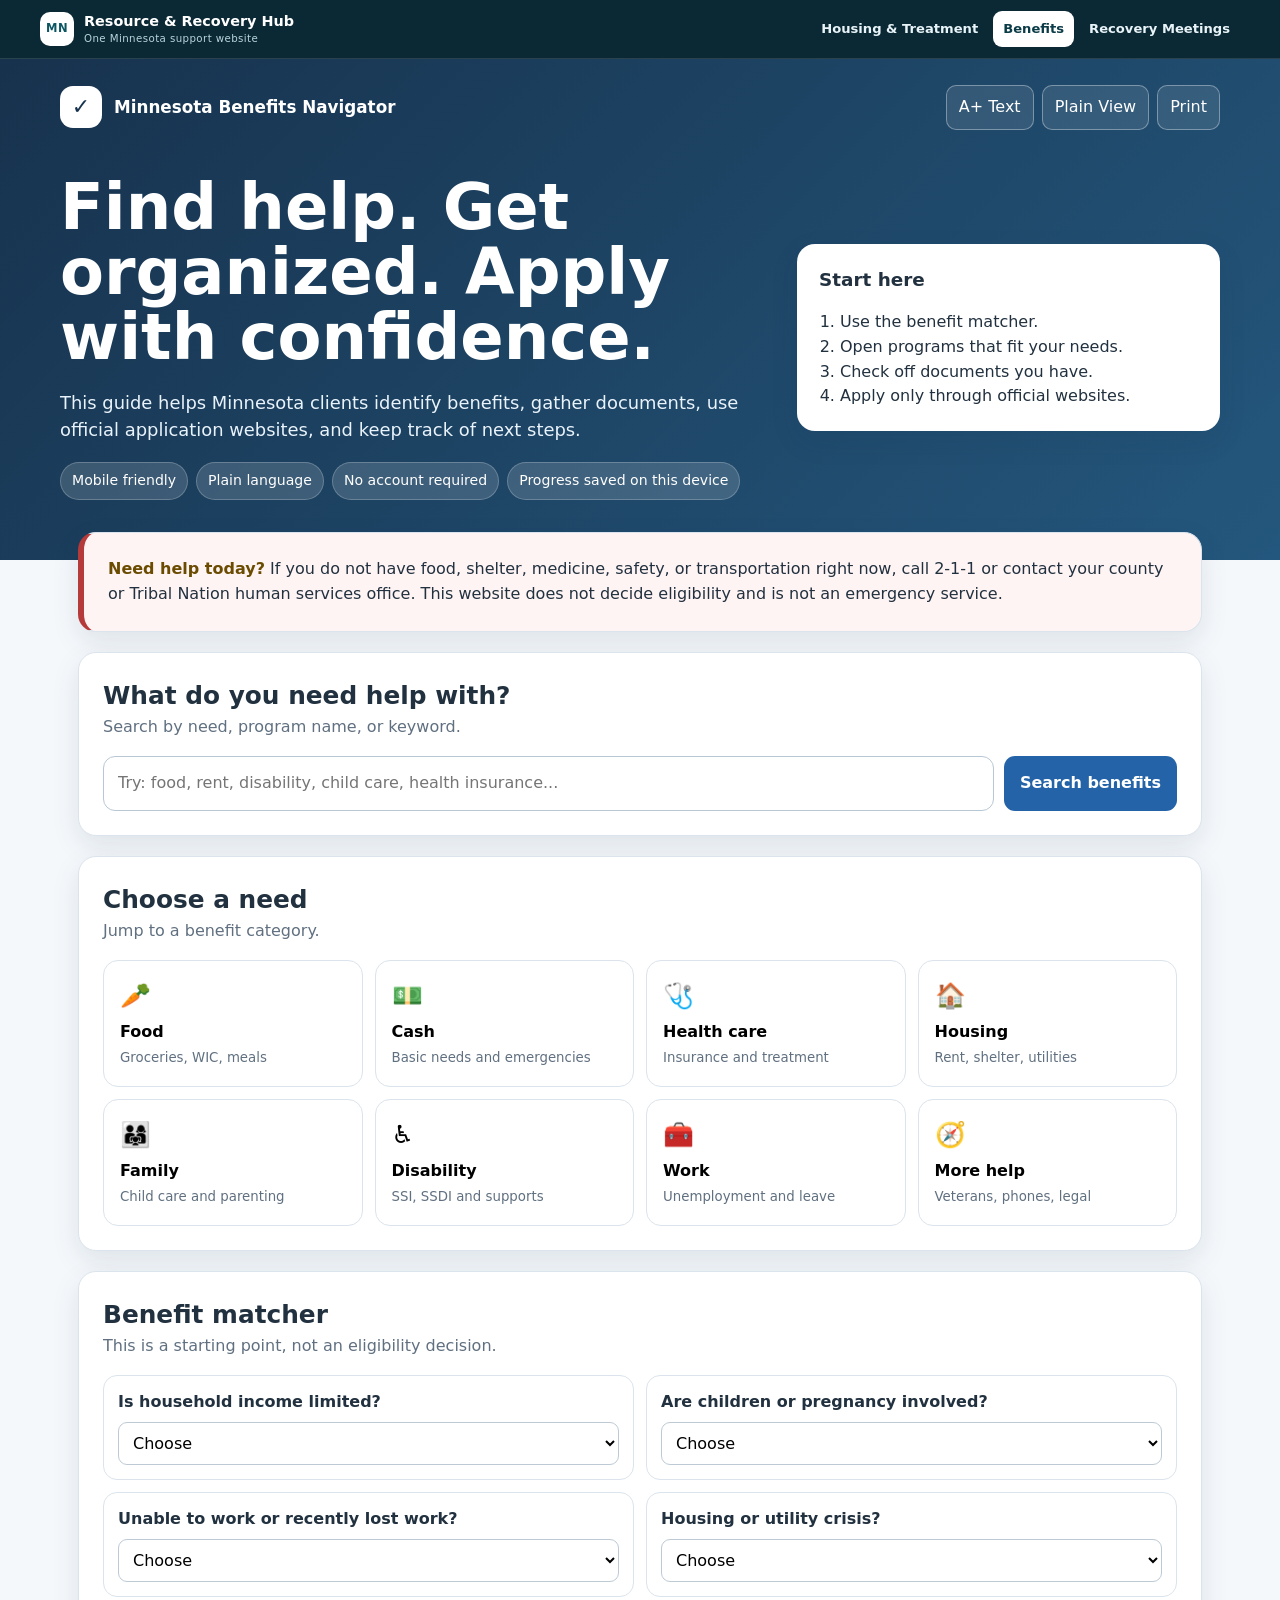
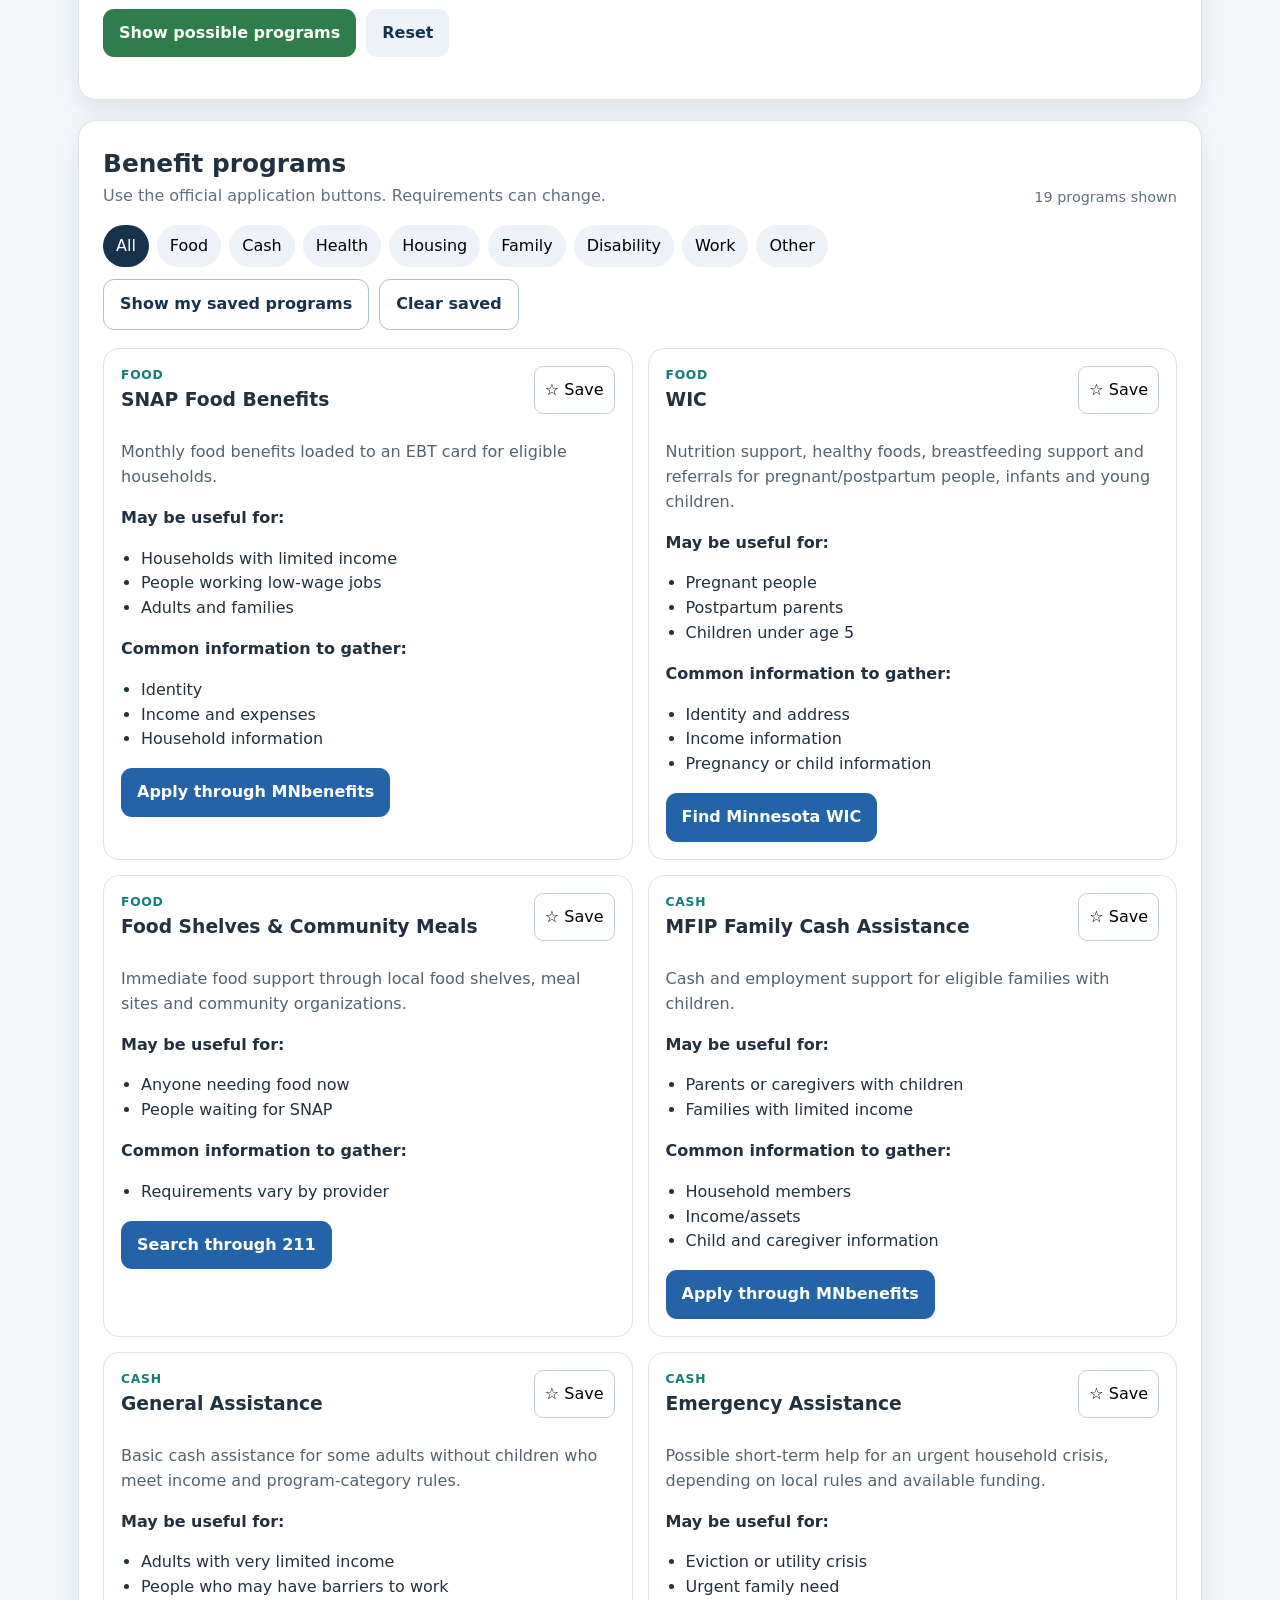
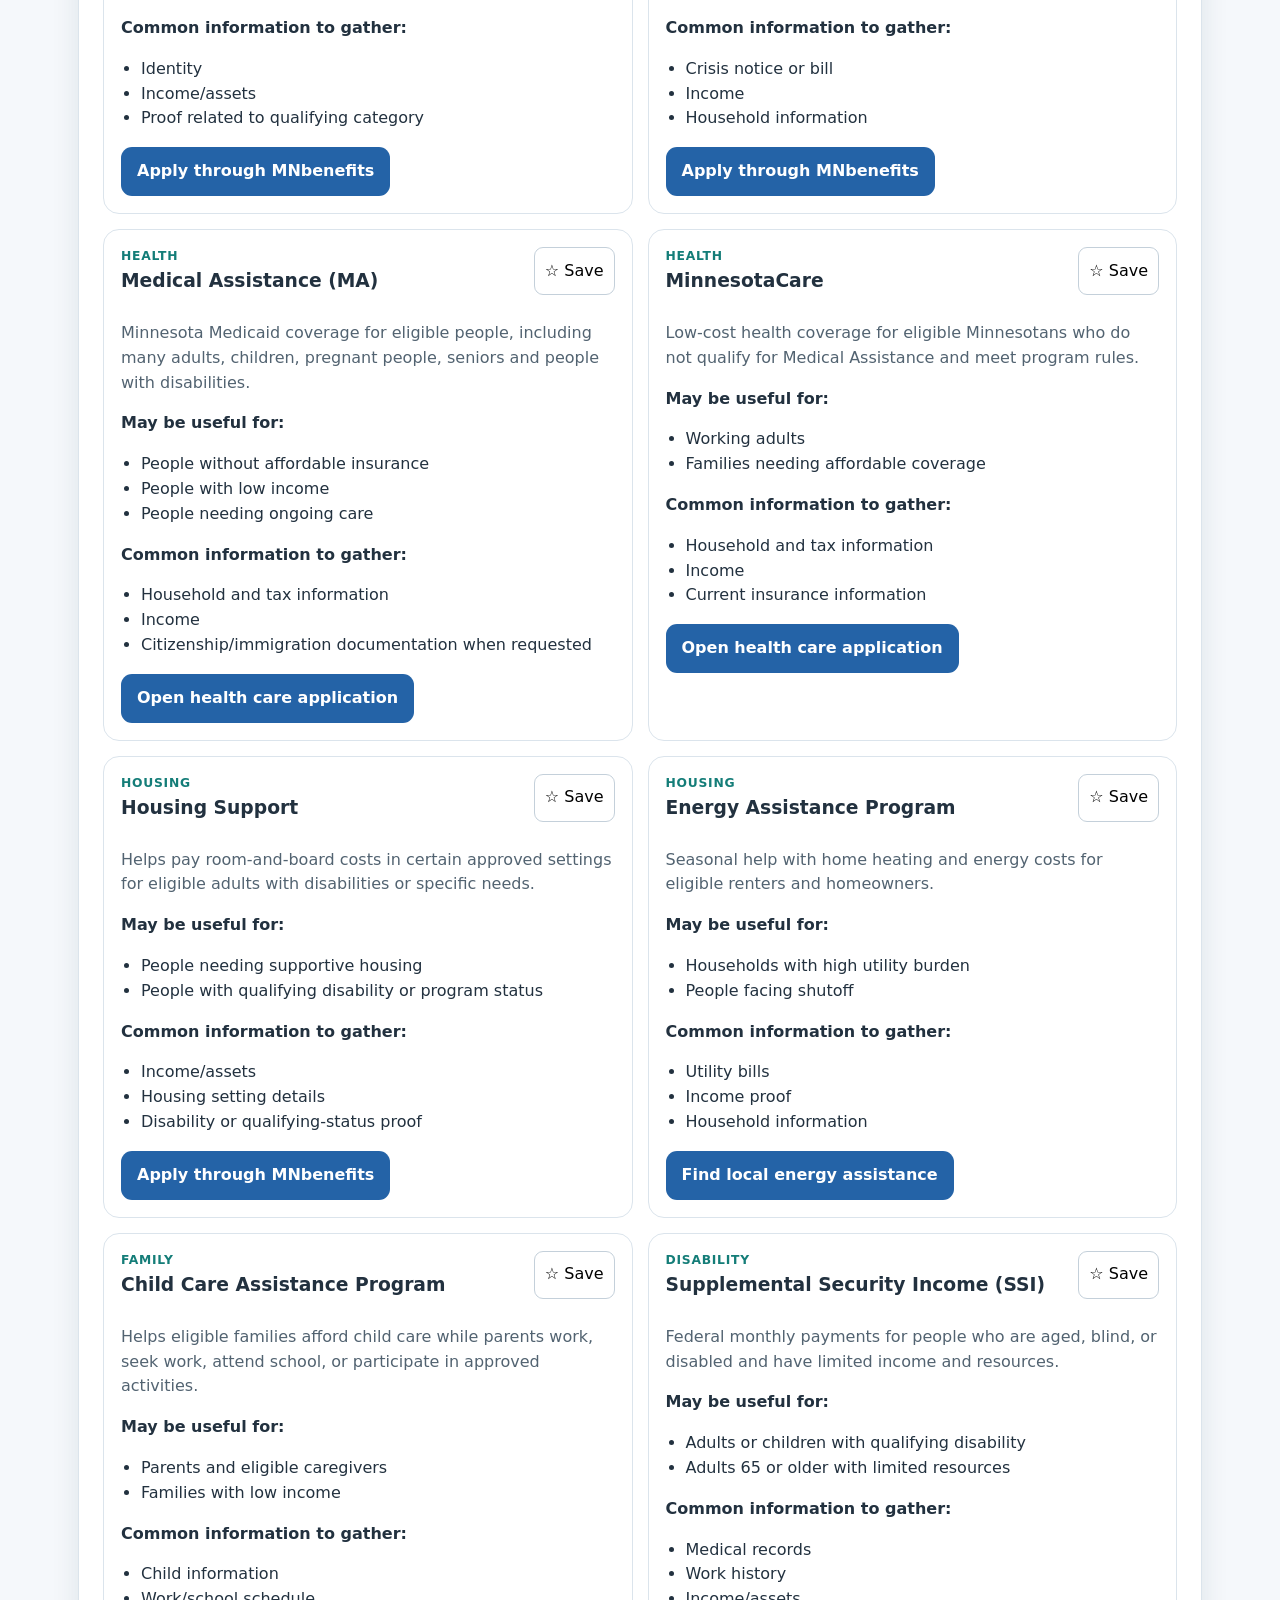
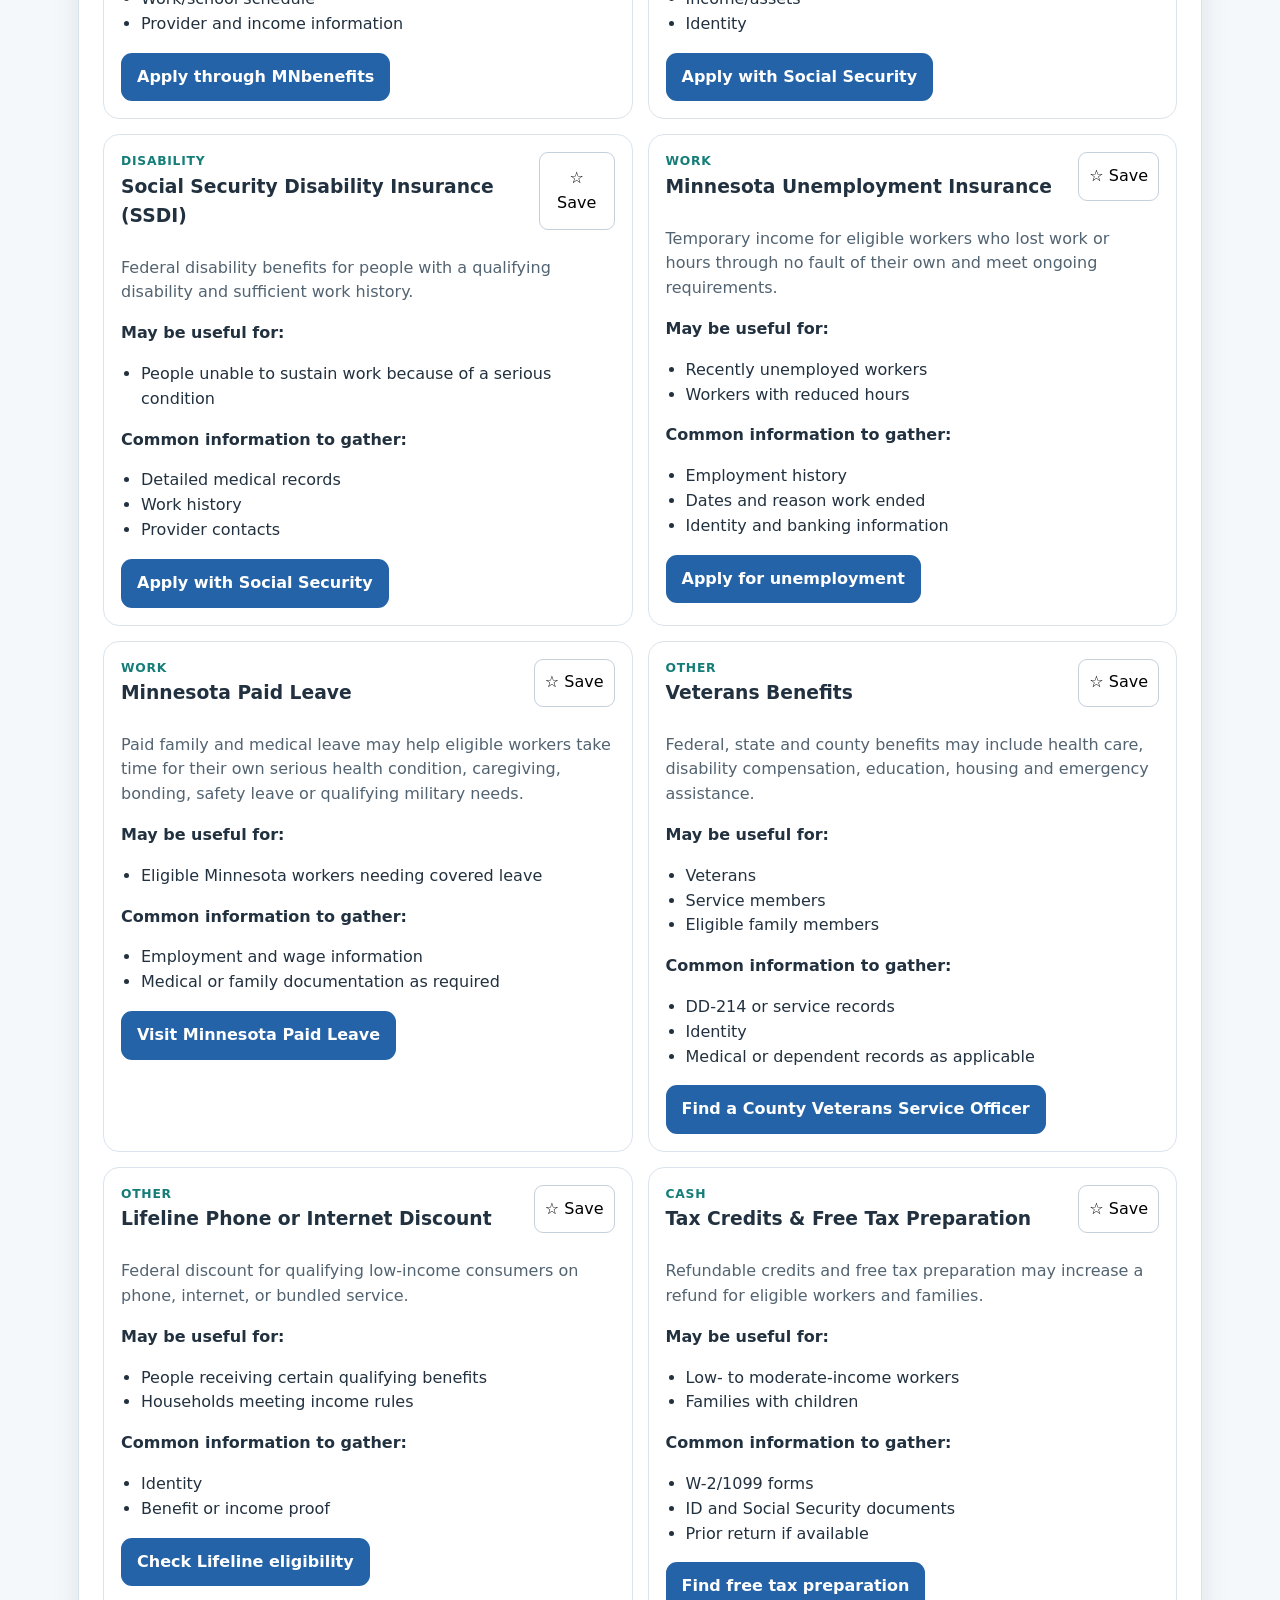
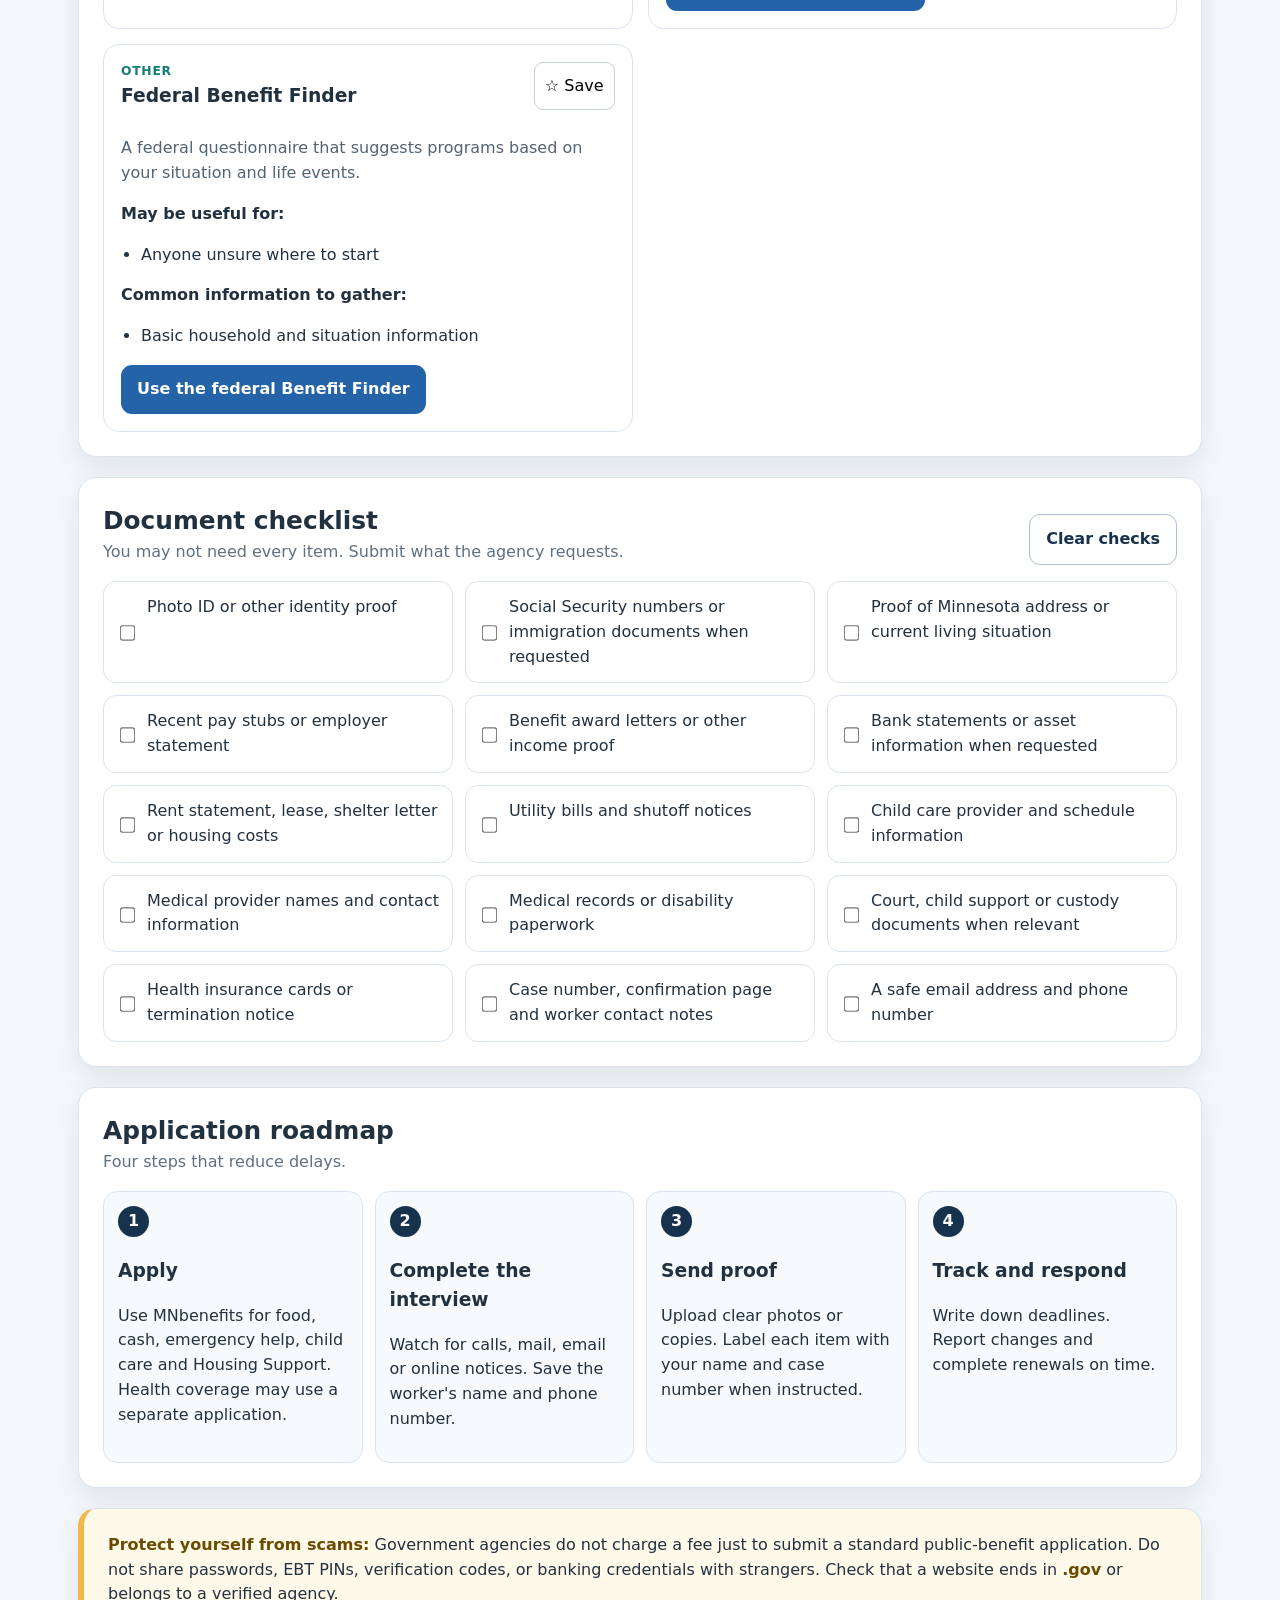
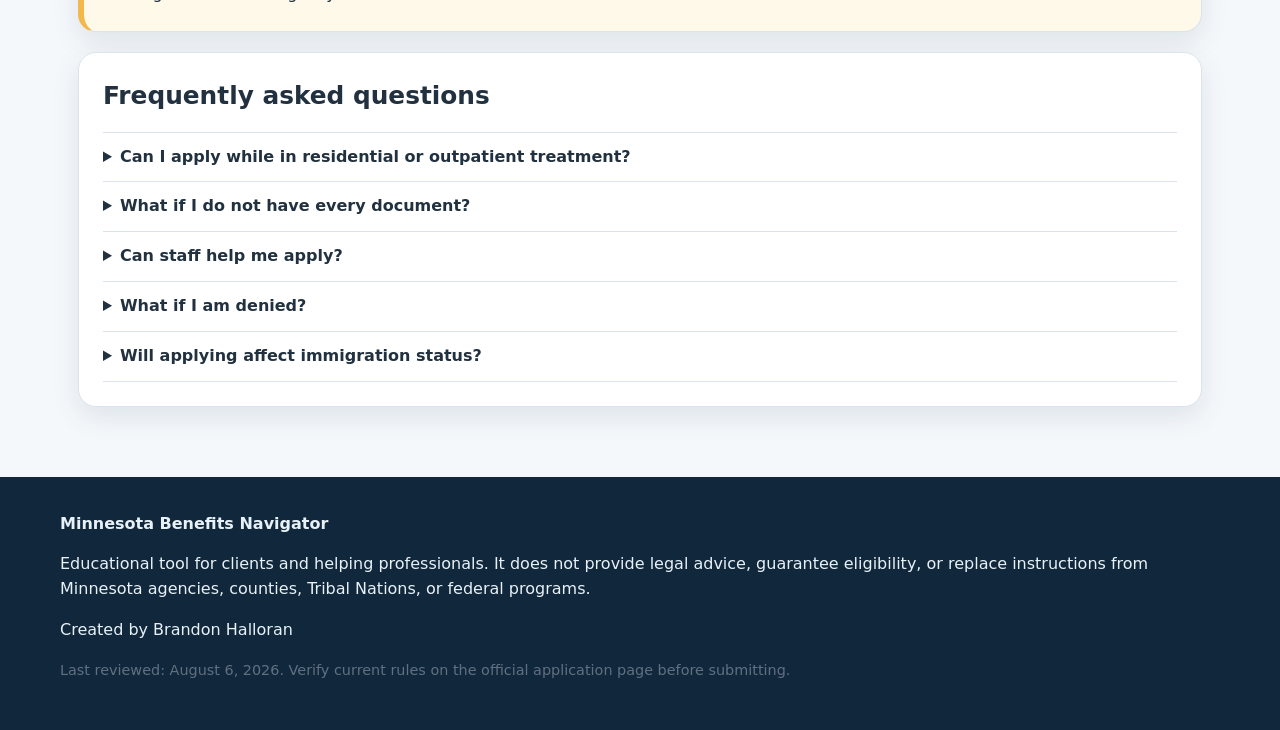
==== commit ccad2347: "Update benefits.html" ====
--- a/benefits.html
+++ b/benefits.html
@@ -150,7 +150,7 @@
   </section>
 </div>
 </main>
-<footer><div class="footer-inner"><strong>Minnesota Benefits Navigator</strong><p>Educational tool for clients and helping professionals. It does not provide legal advice, guarantee eligibility, or replace instructions from Minnesota agencies, counties, Tribal Nations, or federal programs.</p><p class="small">Last reviewed: August 6, 2026. Verify current rules on the official application page before submitting.</p></div></footer>
+<footer><div class="footer-inner"><strong>Minnesota Benefits Navigator</strong><p>Educational tool for clients and helping professionals. It does not provide legal advice, guarantee eligibility, or replace instructions from Minnesota agencies, counties, Tribal Nations, or federal programs.</p><p> Created by Brandon Halloran</p><p class="small">Last reviewed: August 6, 2026. Verify current rules on the official application page before submitting.</p></div></footer>
 <div class="toast" id="toast" role="status"></div>
 <script>
 const programs=[
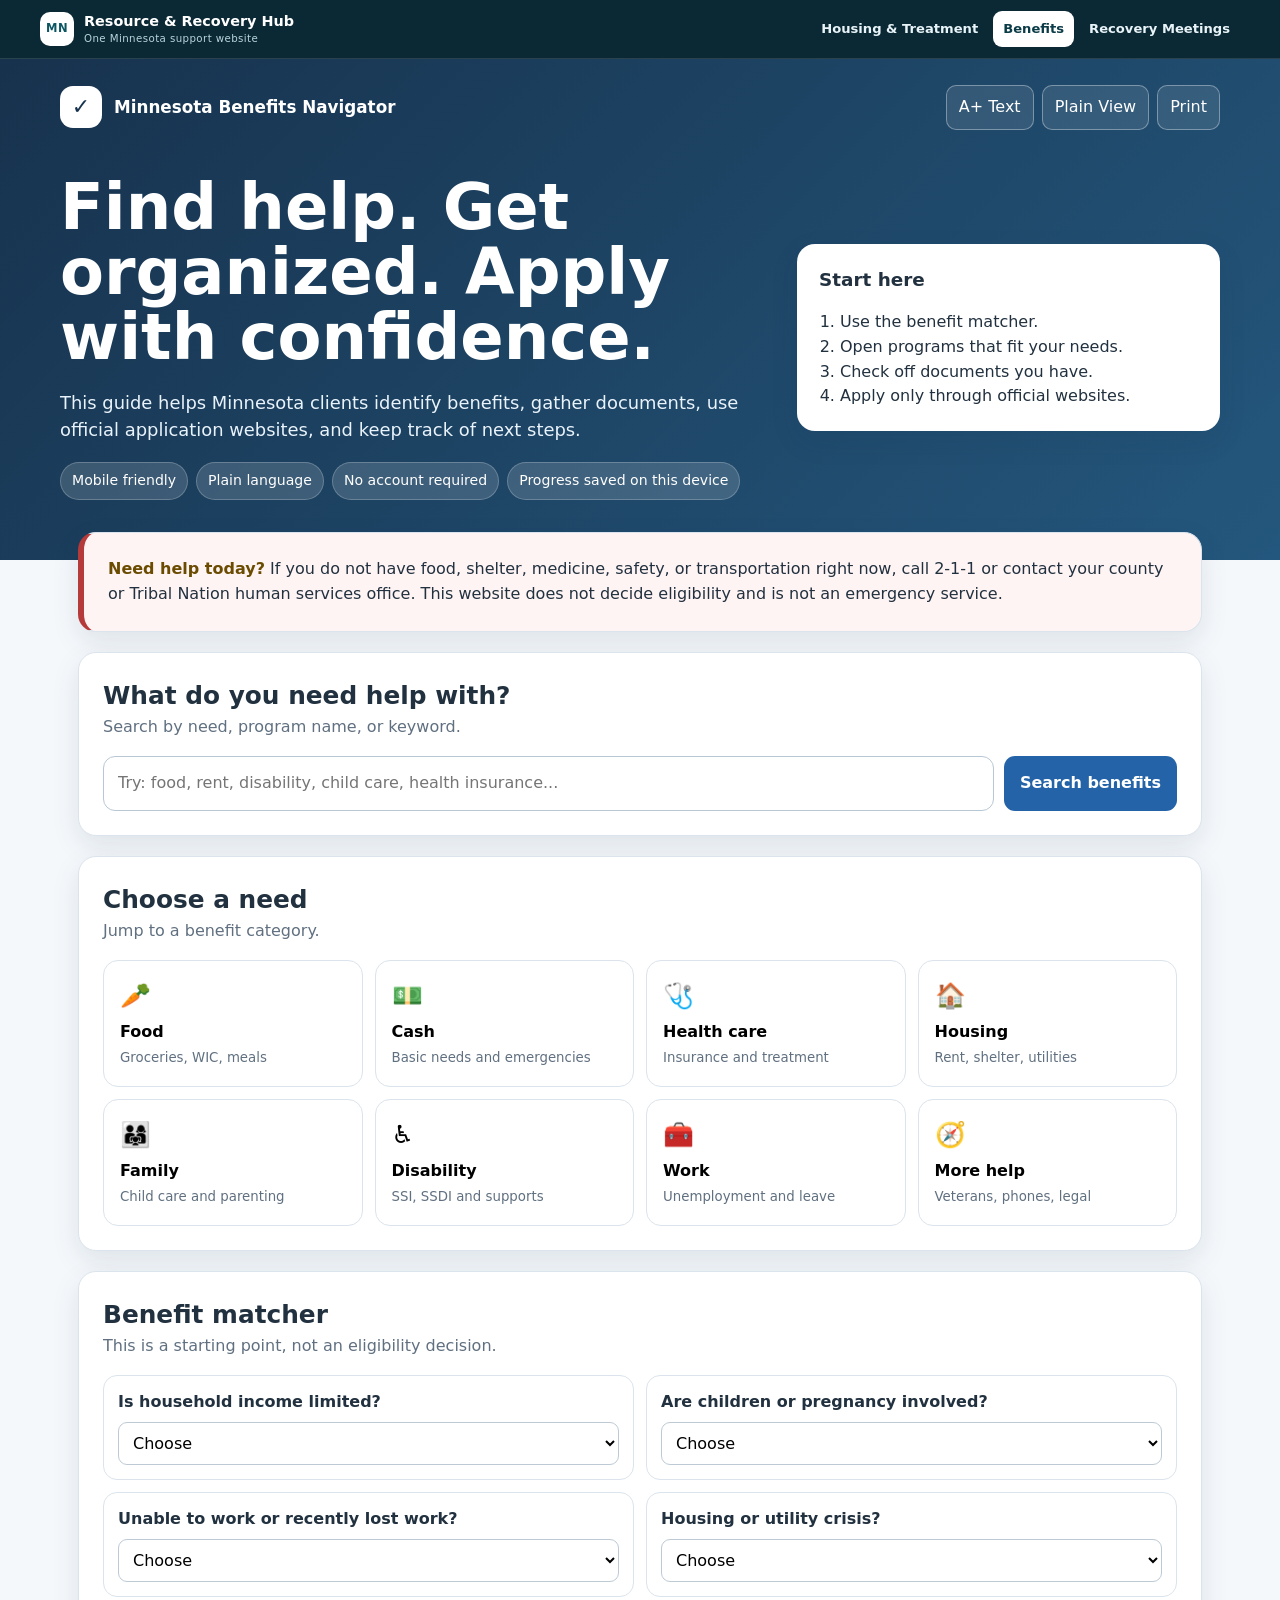
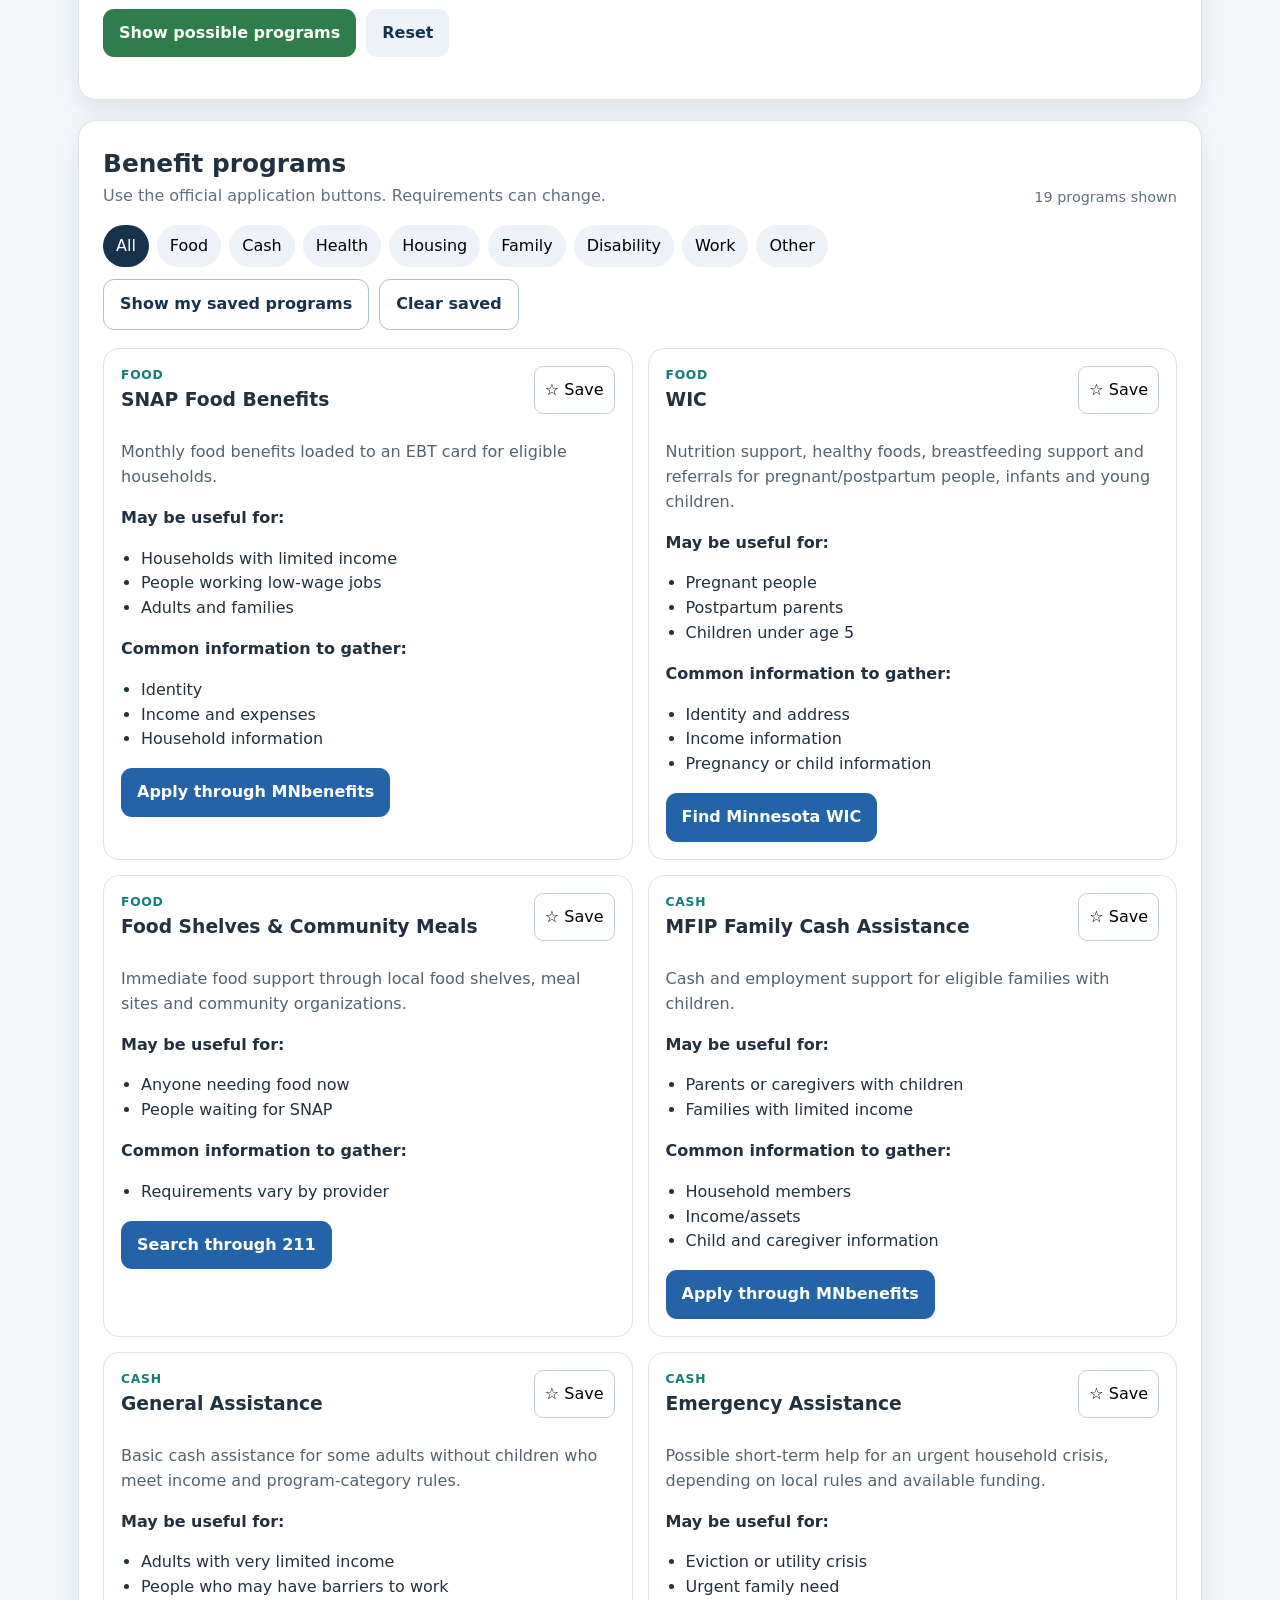
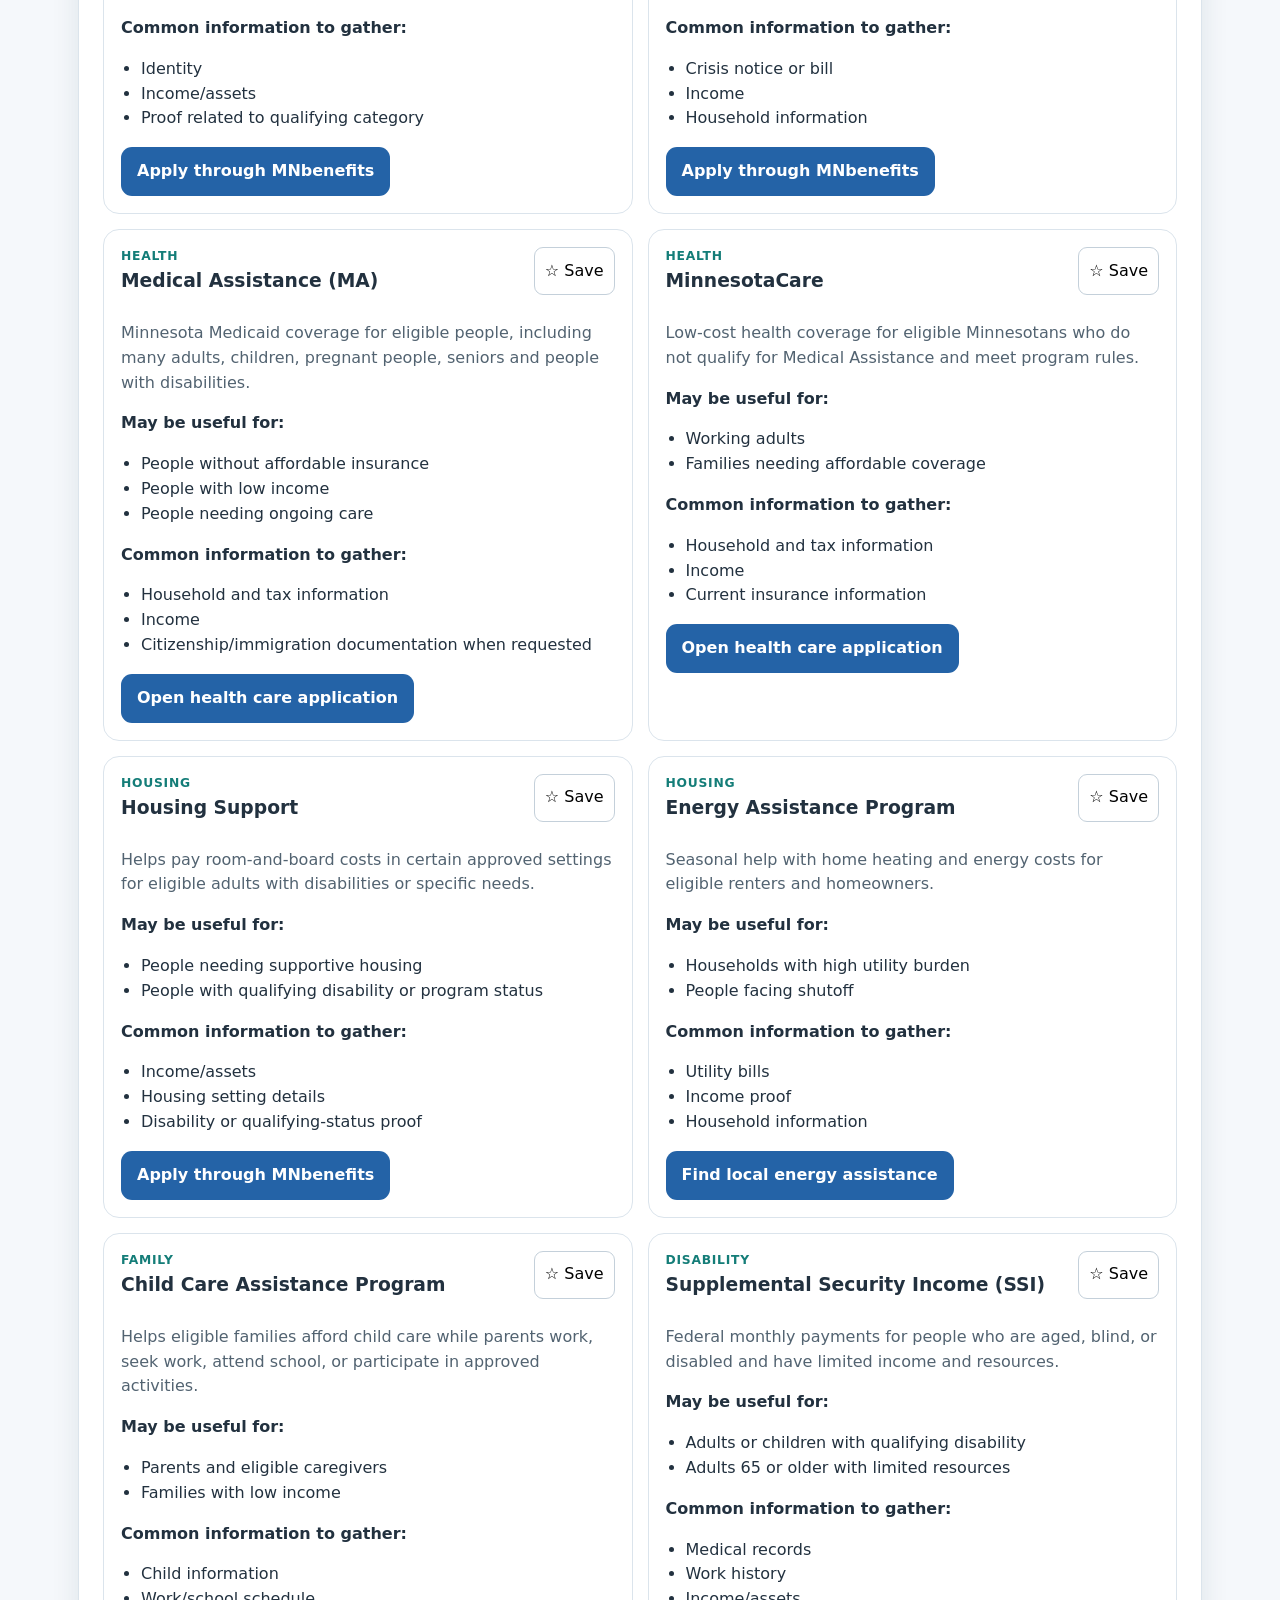
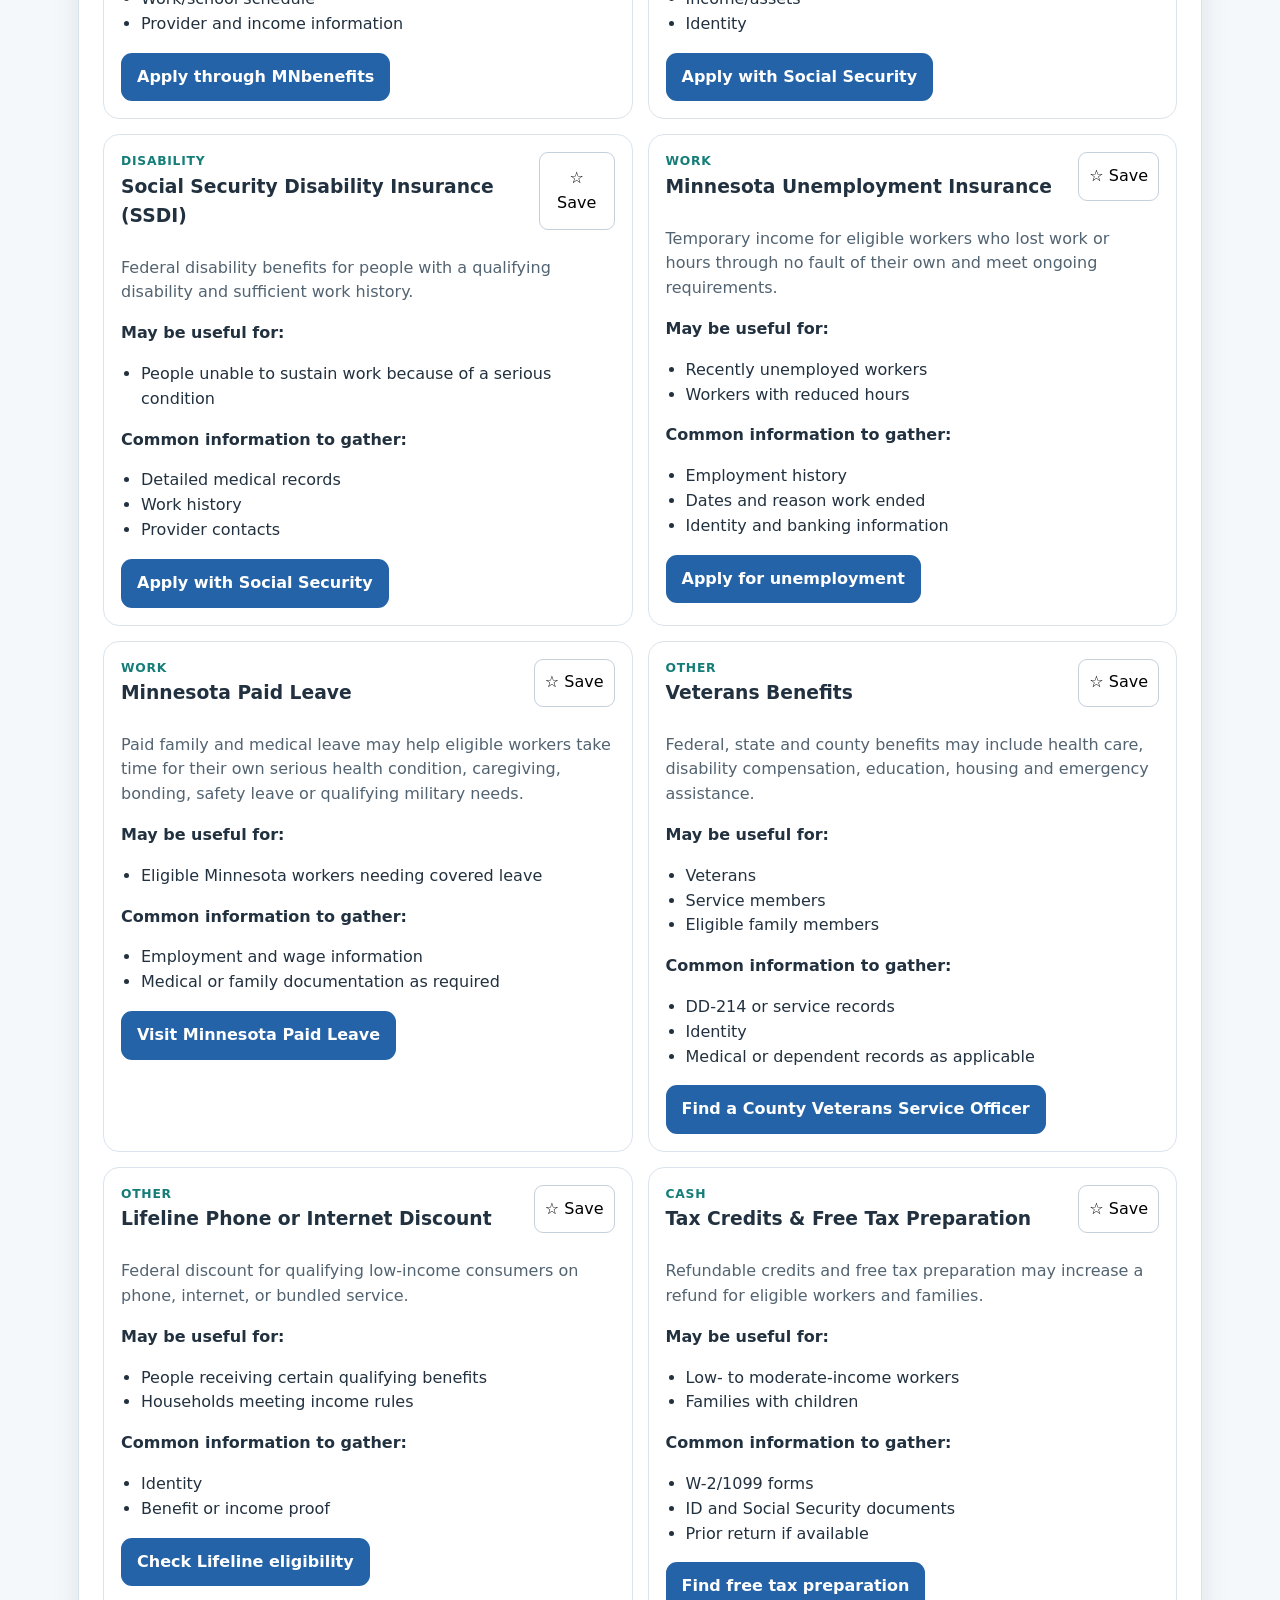
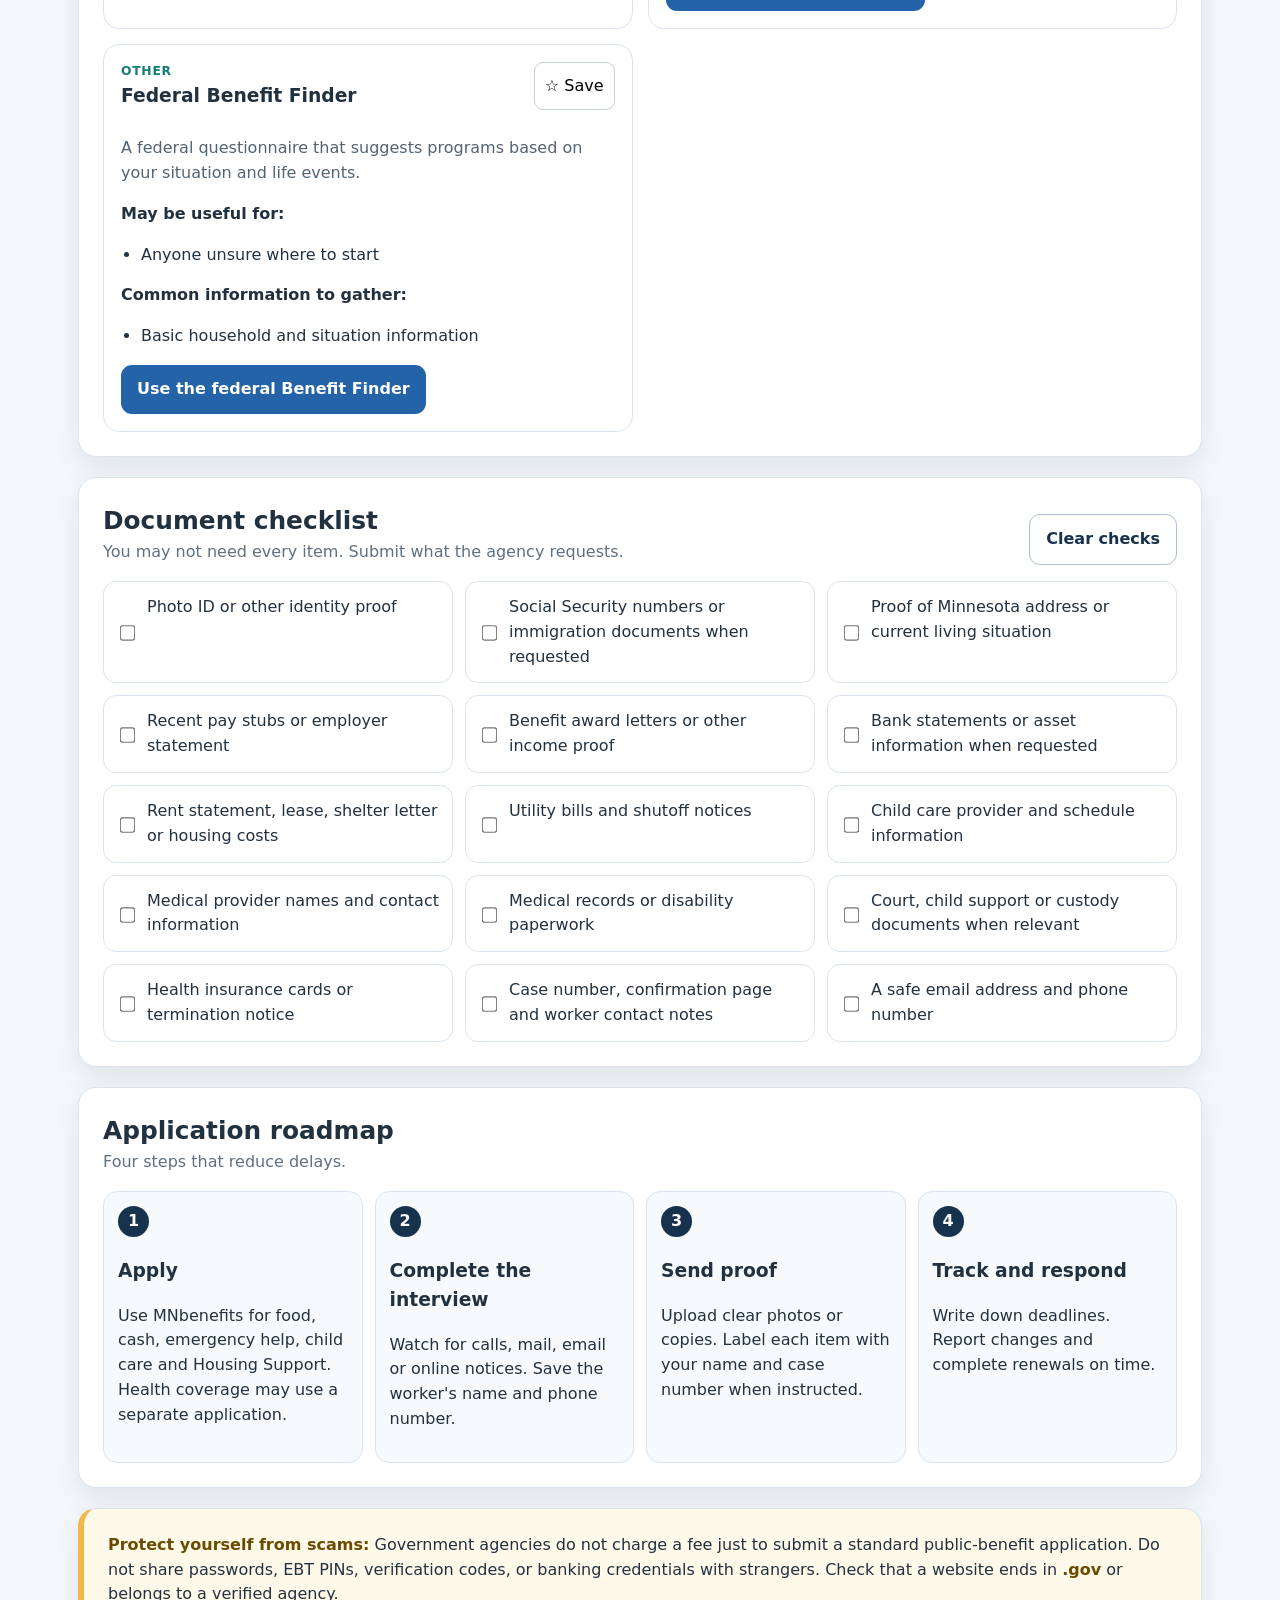
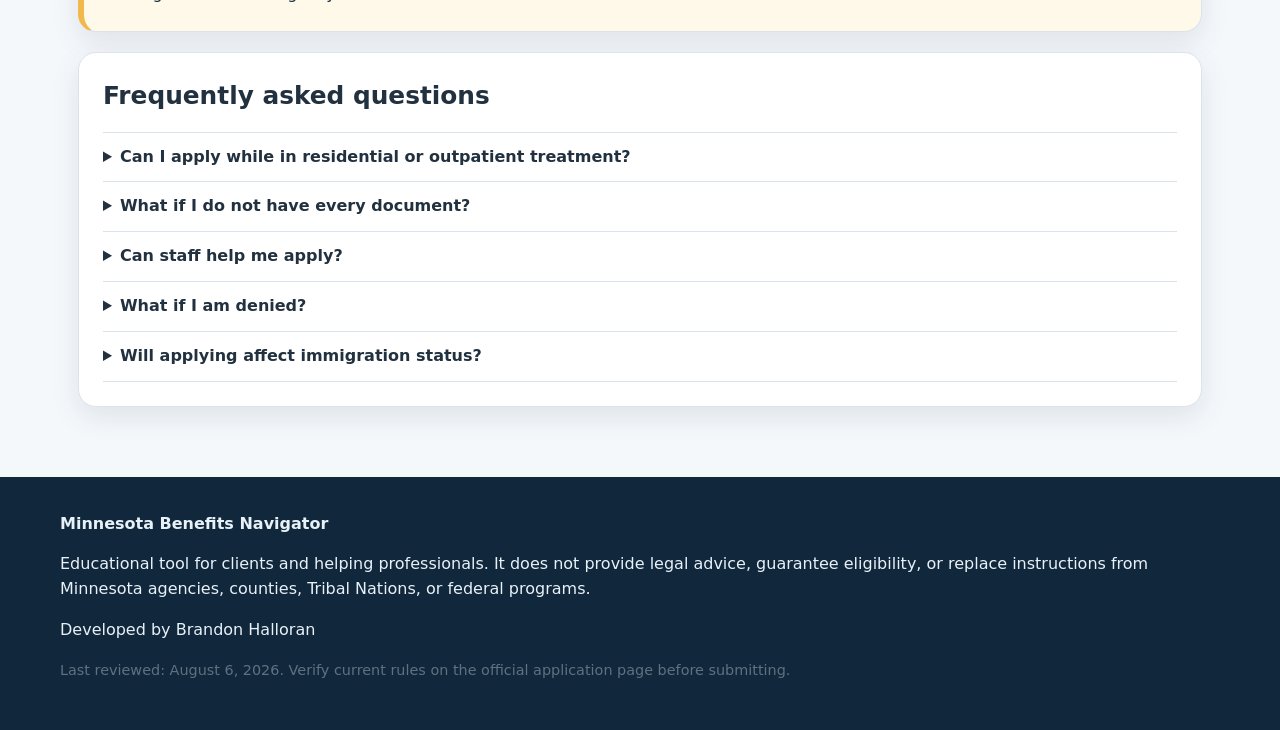
==== commit fa7aecff: "Update footer text from 'Created' to 'Developed'" ====
--- a/benefits.html
+++ b/benefits.html
@@ -150,7 +150,7 @@
   </section>
 </div>
 </main>
-<footer><div class="footer-inner"><strong>Minnesota Benefits Navigator</strong><p>Educational tool for clients and helping professionals. It does not provide legal advice, guarantee eligibility, or replace instructions from Minnesota agencies, counties, Tribal Nations, or federal programs.</p><p> Created by Brandon Halloran</p><p class="small">Last reviewed: August 6, 2026. Verify current rules on the official application page before submitting.</p></div></footer>
+<footer><div class="footer-inner"><strong>Minnesota Benefits Navigator</strong><p>Educational tool for clients and helping professionals. It does not provide legal advice, guarantee eligibility, or replace instructions from Minnesota agencies, counties, Tribal Nations, or federal programs.</p><p> Developed by Brandon Halloran</p><p class="small">Last reviewed: August 6, 2026. Verify current rules on the official application page before submitting.</p></div></footer>
 <div class="toast" id="toast" role="status"></div>
 <script>
 const programs=[
